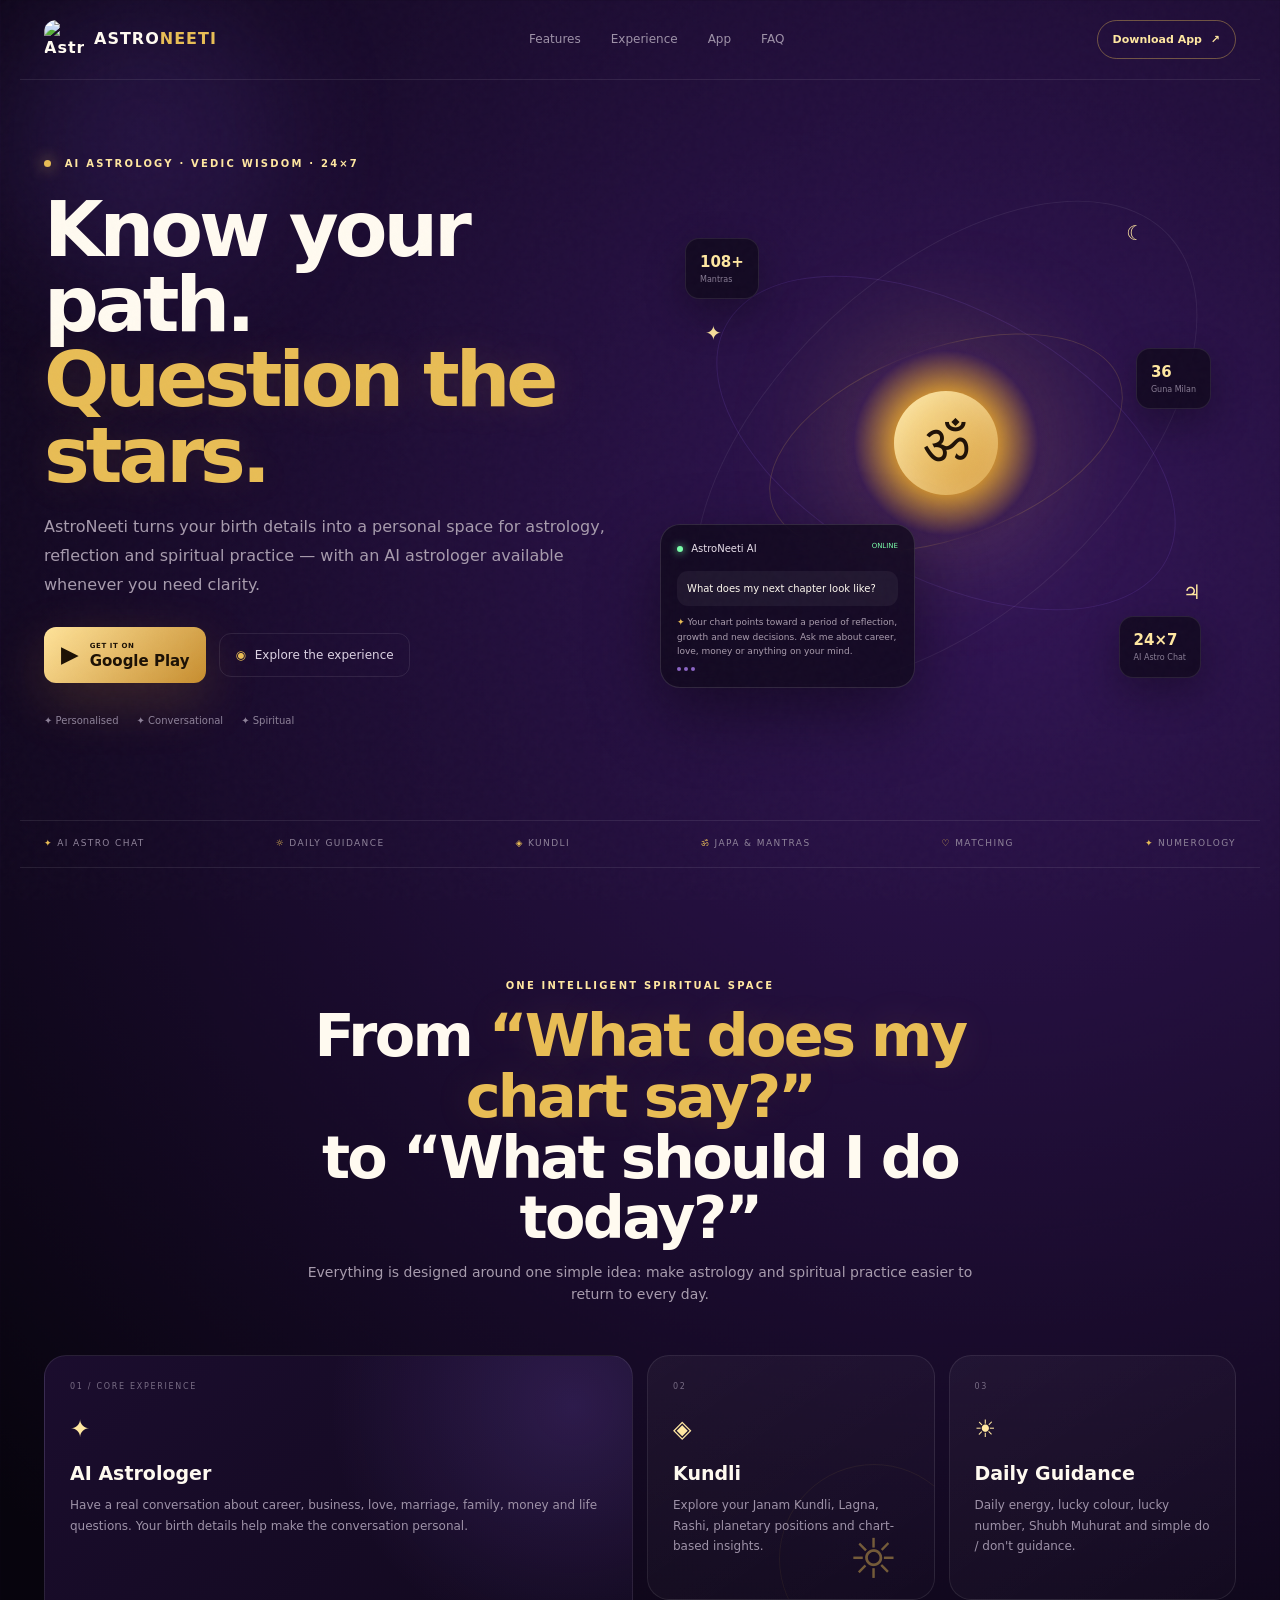
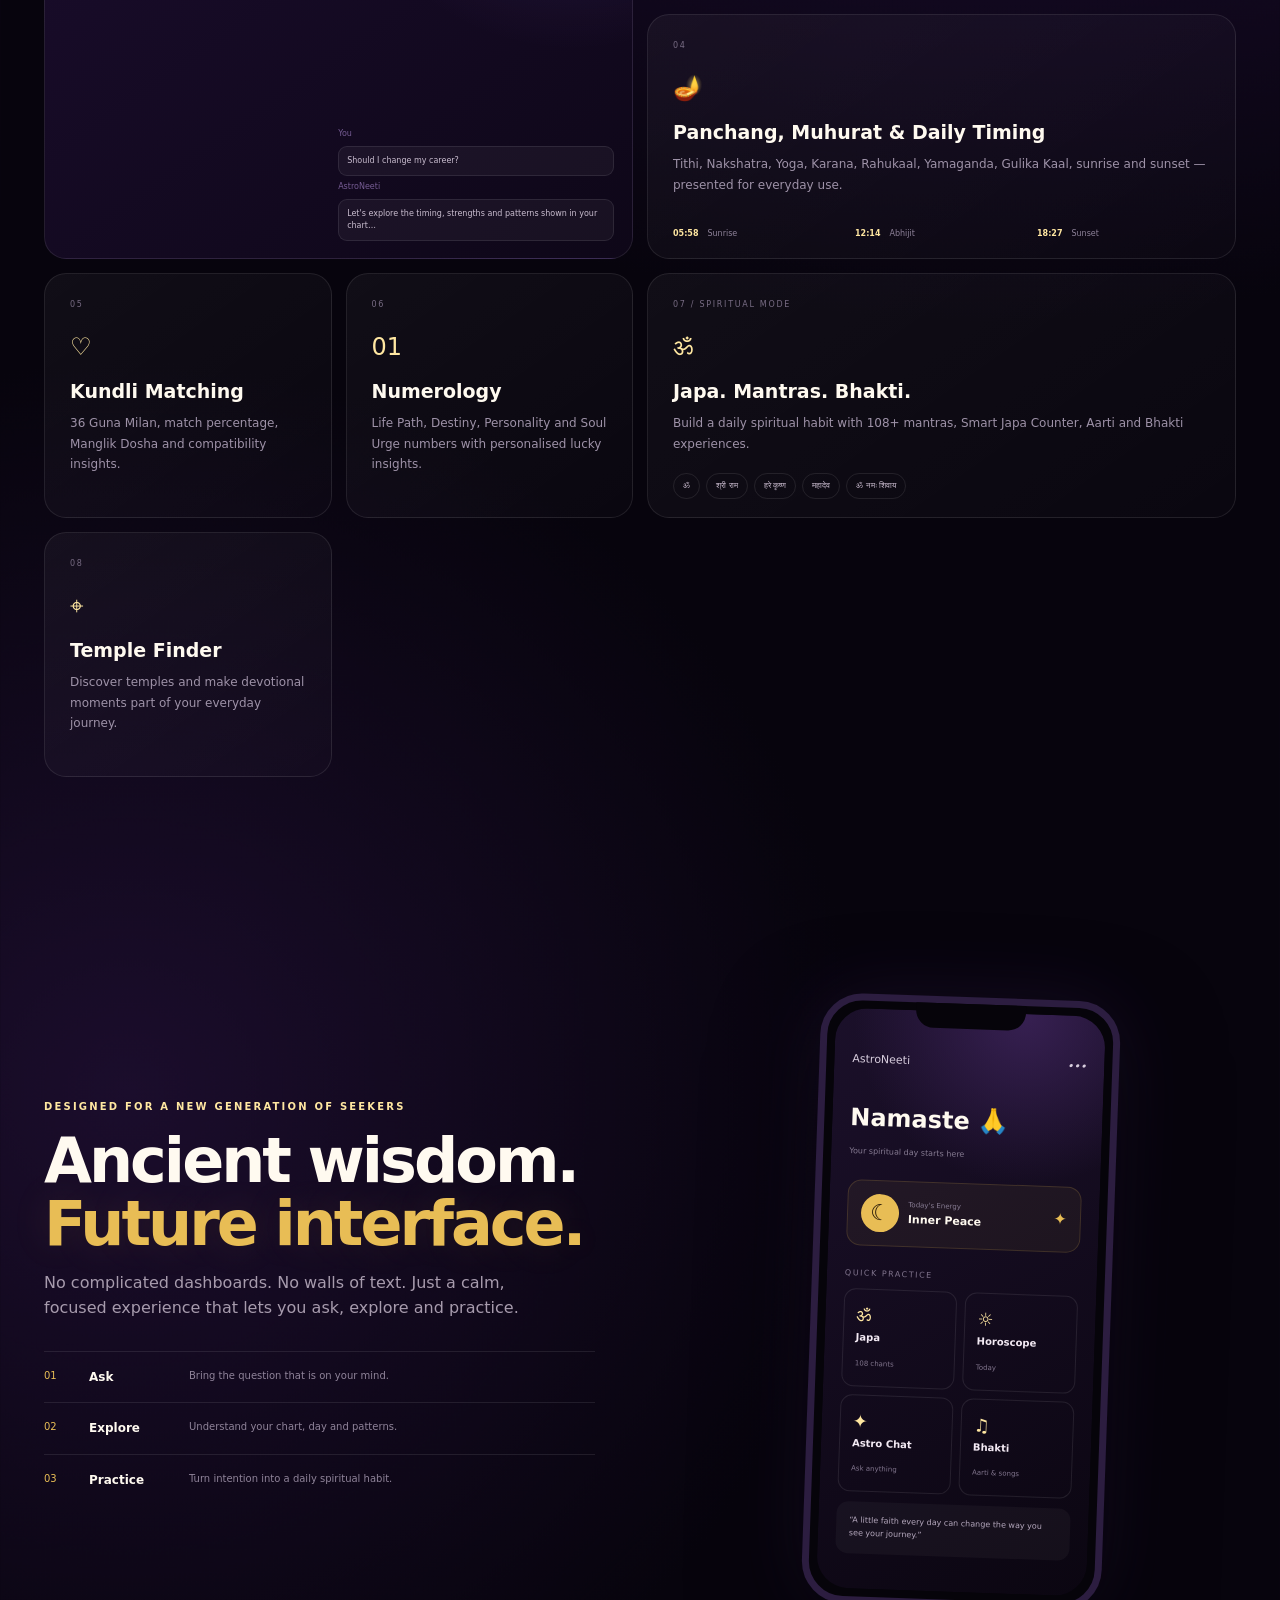
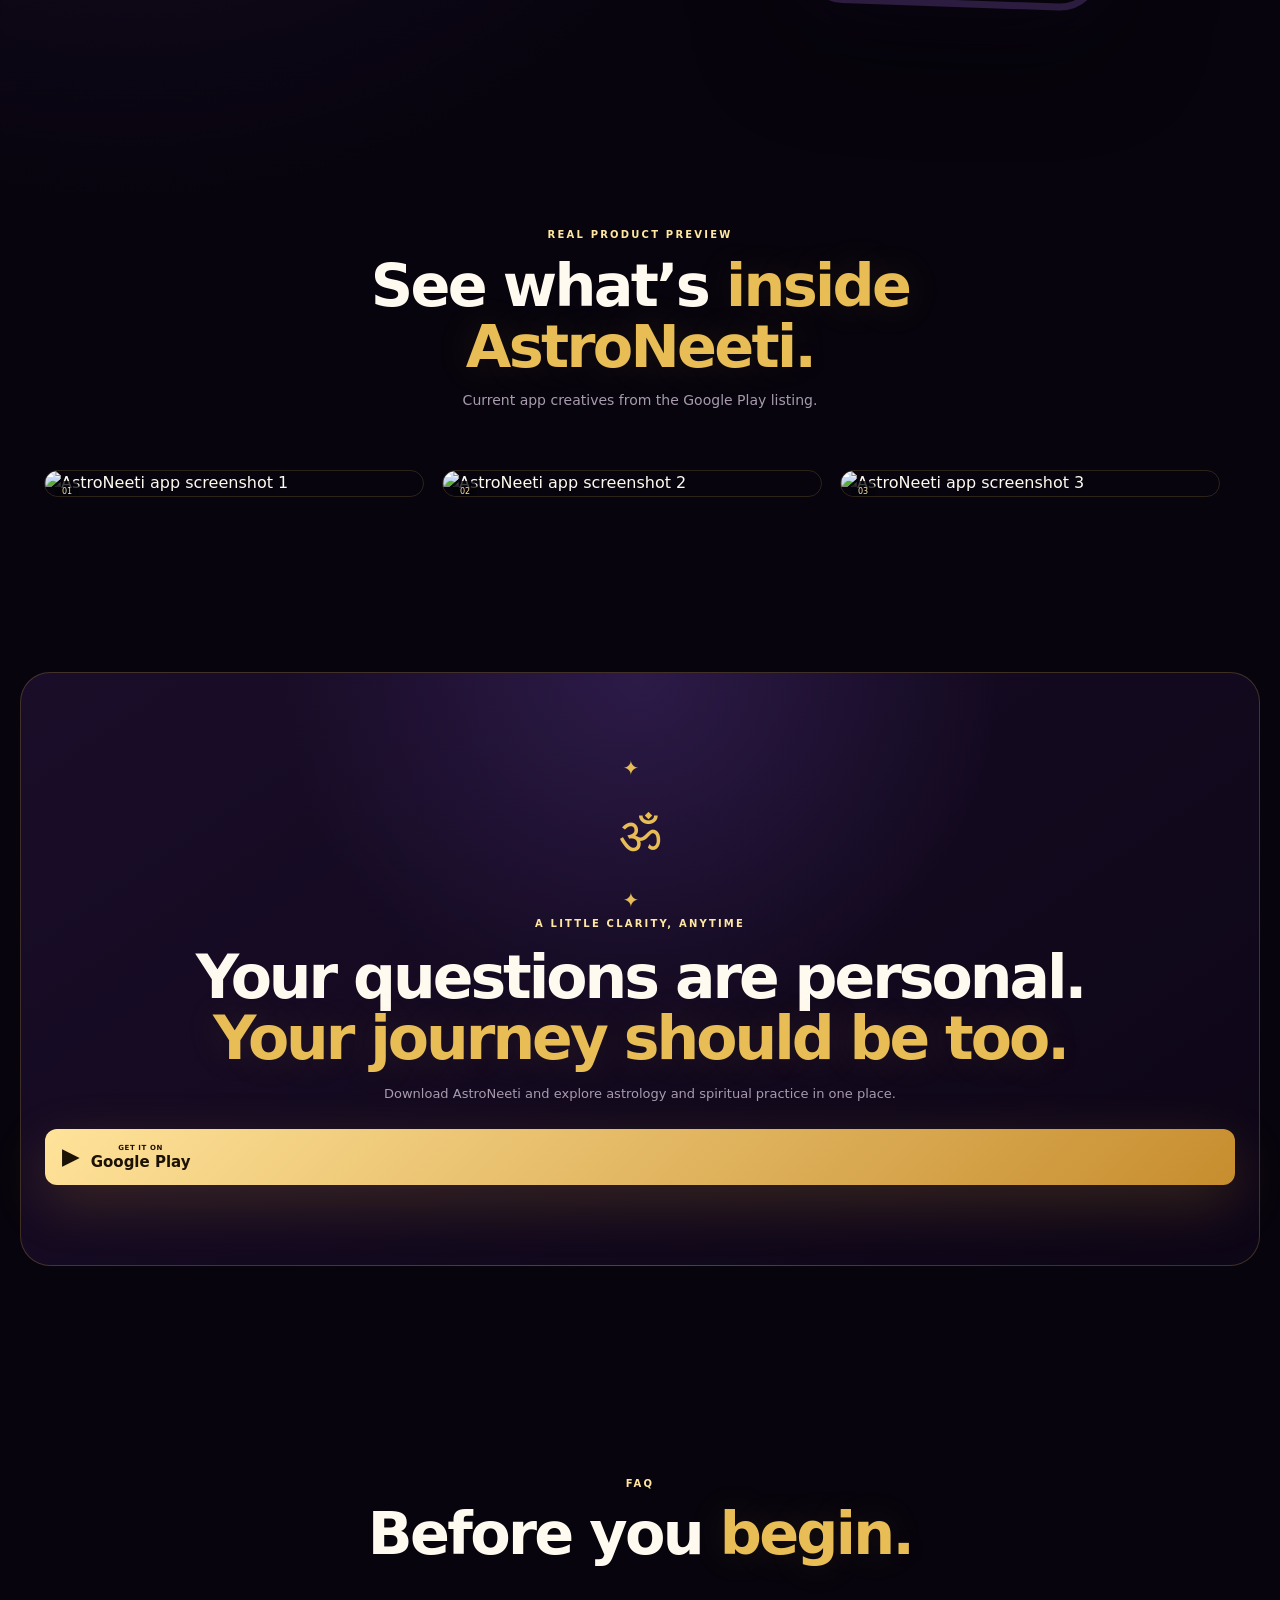
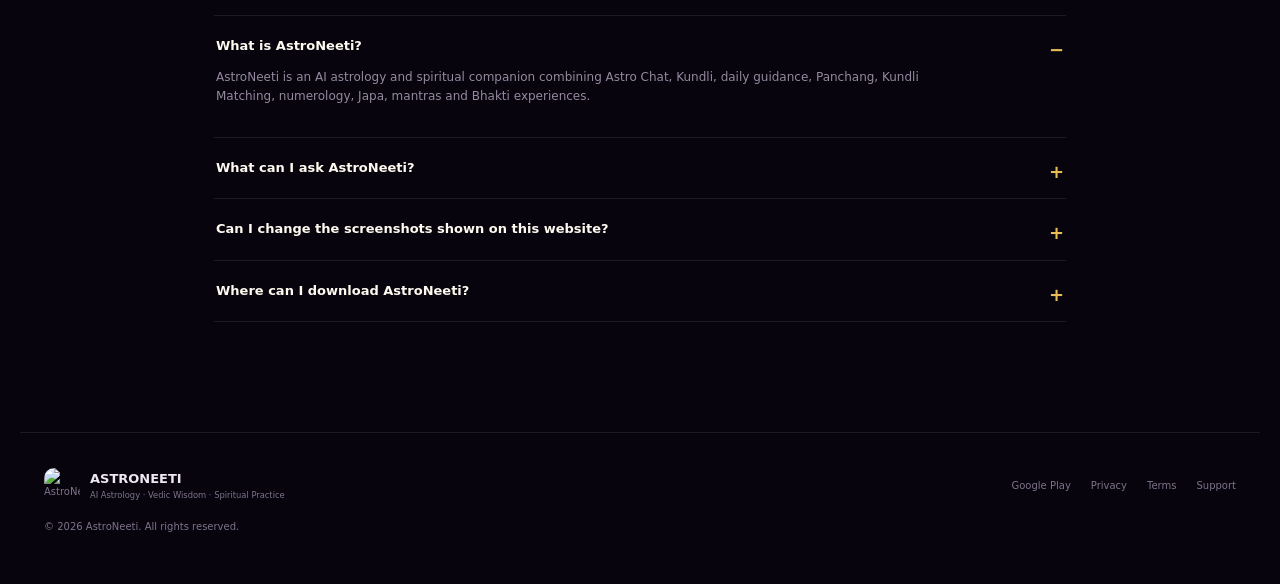
==== index.html @ 913af0ee "Initial AstroNeeti website" ====
<!doctype html><html lang="en"><head><meta charset="utf-8"><meta name="viewport" content="width=device-width,initial-scale=1"><title>AstroNeeti — AI Astrology. Ancient Wisdom. Personal Guidance.</title><meta name="description" content="AstroNeeti is your AI astrologer and spiritual companion for Kundli, Astro Chat, daily guidance, Panchang, Kundli Matching, numerology, Japa and mantras."><meta name="theme-color" content="#080510"><meta property="og:title" content="AstroNeeti — AI Astrology, Personal Guidance"><meta property="og:description" content="Ask your AI astrologer. Explore your Kundli. Build your spiritual practice."><link rel="stylesheet" href="styles.css"></head><body>
<div class="cursor-glow"></div><div class="noise"></div><div class="grid-bg"></div>
<header class="nav"><a class="brand" href="#top"><img data-logo alt="AstroNeeti"><span>ASTRO<span>NEETI</span></span></a><nav><a href="#features">Features</a><a href="#experience">Experience</a><a href="#screens">App</a><a href="#faq">FAQ</a></nav><a class="nav-cta play-link" href="#">Download App <i>↗</i></a></header>
<main id="top">
<section class="hero"><div class="hero-left"><div class="eyebrow"><b></b> AI ASTROLOGY · VEDIC WISDOM · 24×7</div><h1>Know your path.<br><span>Question the stars.</span></h1><p>AstroNeeti turns your birth details into a personal space for astrology, reflection and spiritual practice — with an AI astrologer available whenever you need clarity.</p><div class="hero-actions"><a class="store play-link" href="#"><strong>▶</strong><small><em>GET IT ON</em><b>Google Play</b></small></a><a class="watch" href="#experience"><span>◉</span> Explore the experience</a></div><div class="signals"><span>✦ Personalised</span><span>✦ Conversational</span><span>✦ Spiritual</span></div></div>
<div class="cosmos"><div class="sun"><div class="sun-core">ॐ</div></div><div class="ring ring1"></div><div class="ring ring2"></div><div class="ring ring3"></div><div class="planet p1">☾</div><div class="planet p2">✦</div><div class="planet p3">♃</div><div class="glass-card chat"><div class="card-top"><span><i></i> AstroNeeti AI</span><small>ONLINE</small></div><div class="question">What does my next chapter look like?</div><div class="answer"><b>✦</b> Your chart points toward a period of reflection, growth and new decisions. Ask me about career, love, money or anything on your mind.</div><div class="typing"><span></span><span></span><span></span></div></div><div class="mini-card c1"><b>108+</b><small>Mantras</small></div><div class="mini-card c2"><b>36</b><small>Guna Milan</small></div><div class="mini-card c3"><b>24×7</b><small>AI Astro Chat</small></div></div></section>
<section class="ticker"><div>✦ AI ASTRO CHAT</div><div>☼ DAILY GUIDANCE</div><div>◈ KUNDLI</div><div>ॐ JAPA & MANTRAS</div><div>♡ MATCHING</div><div>✦ NUMEROLOGY</div></section>
<section id="features" class="section"><div class="section-head"><div class="eyebrow">ONE INTELLIGENT SPIRITUAL SPACE</div><h2>From <span>“What does my chart say?”</span><br>to “What should I do today?”</h2><p>Everything is designed around one simple idea: make astrology and spiritual practice easier to return to every day.</p></div><div class="bento"><article class="feature feature-ai"><div class="feature-label">01 / CORE EXPERIENCE</div><div class="feature-icon">✦</div><h3>AI Astrologer</h3><p>Have a real conversation about career, business, love, marriage, family, money and life questions. Your birth details help make the conversation personal.</p><div class="fake-chat"><span>You</span><b>Should I change my career?</b><span>AstroNeeti</span><b>Let's explore the timing, strengths and patterns shown in your chart…</b></div></article><article class="feature"><div class="feature-label">02</div><div class="feature-icon">◈</div><h3>Kundli</h3><p>Explore your Janam Kundli, Lagna, Rashi, planetary positions and chart-based insights.</p><div class="orbital-small">☼</div></article><article class="feature"><div class="feature-label">03</div><div class="feature-icon">☀</div><h3>Daily Guidance</h3><p>Daily energy, lucky colour, lucky number, Shubh Muhurat and simple do / don't guidance.</p></article><article class="feature wide"><div class="feature-label">04</div><div class="feature-icon">🪔</div><h3>Panchang, Muhurat & Daily Timing</h3><p>Tithi, Nakshatra, Yoga, Karana, Rahukaal, Yamaganda, Gulika Kaal, sunrise and sunset — presented for everyday use.</p><div class="timeline"><i>05:58</i><b>Sunrise</b><i>12:14</i><b>Abhijit</b><i>18:27</i><b>Sunset</b></div></article><article class="feature"><div class="feature-label">05</div><div class="feature-icon">♡</div><h3>Kundli Matching</h3><p>36 Guna Milan, match percentage, Manglik Dosha and compatibility insights.</p></article><article class="feature"><div class="feature-label">06</div><div class="feature-icon">01</div><h3>Numerology</h3><p>Life Path, Destiny, Personality and Soul Urge numbers with personalised lucky insights.</p></article><article class="feature wide spiritual"><div class="feature-label">07 / SPIRITUAL MODE</div><div class="feature-icon">ॐ</div><h3>Japa. Mantras. Bhakti.</h3><p>Build a daily spiritual habit with 108+ mantras, Smart Japa Counter, Aarti and Bhakti experiences.</p><div class="mantra-row"><span>ॐ</span><span>श्री राम</span><span>हरे कृष्ण</span><span>महादेव</span><span>ॐ नमः शिवाय</span></div></article><article class="feature"><div class="feature-label">08</div><div class="feature-icon">⌖</div><h3>Temple Finder</h3><p>Discover temples and make devotional moments part of your everyday journey.</p></article></div></section>
<section id="experience" class="experience section"><div class="experience-copy"><div class="eyebrow">DESIGNED FOR A NEW GENERATION OF SEEKERS</div><h2>Ancient wisdom.<br><span>Future interface.</span></h2><p>No complicated dashboards. No walls of text. Just a calm, focused experience that lets you ask, explore and practice.</p><div class="progress-list"><div><span>01</span><b>Ask</b><p>Bring the question that is on your mind.</p></div><div><span>02</span><b>Explore</b><p>Understand your chart, day and patterns.</p></div><div><span>03</span><b>Practice</b><p>Turn intention into a daily spiritual habit.</p></div></div></div><div class="device"><div class="device-notch"></div><div class="device-screen"><div class="device-top"><span>AstroNeeti</span><i>•••</i></div><div class="device-greeting">Namaste 🙏</div><small>Your spiritual day starts here</small><div class="energy"><span>☾</span><div><small>Today's Energy</small><b>Inner Peace</b></div><i>✦</i></div><div class="device-label">QUICK PRACTICE</div><div class="device-grid"><div>ॐ<b>Japa</b><small>108 chants</small></div><div>☼<b>Horoscope</b><small>Today</small></div><div>✦<b>Astro Chat</b><small>Ask anything</small></div><div>♫<b>Bhakti</b><small>Aarti & songs</small></div></div><div class="device-quote">“A little faith every day can change the way you see your journey.”</div></div></div></section>
<section id="screens" class="screens section"><div class="section-head"><div class="eyebrow">REAL PRODUCT PREVIEW</div><h2>See what’s <span>inside AstroNeeti.</span></h2><p>Current app creatives from the Google Play listing.</p></div><div class="screen-track" id="screenTrack"></div></section>
<section class="manifest"><div class="mandala">✦<span>ॐ</span>✦</div><div class="eyebrow">A LITTLE CLARITY, ANYTIME</div><h2>Your questions are personal.<br><span>Your journey should be too.</span></h2><p>Download AstroNeeti and explore astrology and spiritual practice in one place.</p><a class="store play-link" href="#"><strong>▶</strong><small><em>GET IT ON</em><b>Google Play</b></small></a></section>
<section id="faq" class="faq section"><div class="section-head"><div class="eyebrow">FAQ</div><h2>Before you <span>begin.</span></h2></div><div class="faq-list"><details open><summary>What is AstroNeeti?</summary><p>AstroNeeti is an AI astrology and spiritual companion combining Astro Chat, Kundli, daily guidance, Panchang, Kundli Matching, numerology, Japa, mantras and Bhakti experiences.</p></details><details><summary>What can I ask AstroNeeti?</summary><p>You can ask about career, business, love, relationships, marriage, family, money and personal life questions. Astrology guidance is intended for reflection and should not replace professional medical, legal or financial advice.</p></details><details><summary>Can I change the screenshots shown on this website?</summary><p>Yes. All image URLs are centralized in <code>site-config.js</code>. Replace a URL there, or change it to a local path such as <code>assets/images/chat.jpg</code>.</p></details><details><summary>Where can I download AstroNeeti?</summary><p>The Download buttons take you directly to the current Google Play listing.</p></details></div></section>
</main><footer><div class="foot-brand"><img data-logo alt="AstroNeeti"><div><b>ASTRONEETI</b><small>AI Astrology · Vedic Wisdom · Spiritual Practice</small></div></div><div class="foot-links"><a class="play-link" href="#">Google Play</a><a href="privacy.html">Privacy</a><a href="terms.html">Terms</a><a href="mailto:victusprimepro@gmail.com">Support</a></div><p>© <span id="year"></span> AstroNeeti. All rights reserved.</p></footer><script src="site-config.js"></script><script src="script.js"></script></body></html>
---- styles.css ----
:root{--bg:#07040d;--panel:#0f0919;--panel2:#160d25;--gold:#e8bd55;--gold2:#ffe7a1;--violet:#9c68ff;--text:#fffaf0;--muted:#a79bad;--line:rgba(255,255,255,.09)}*{box-sizing:border-box}html{scroll-behavior:smooth}body{margin:0;background:radial-gradient(circle at 78% 10%,#321556 0,transparent 28%),radial-gradient(circle at 10% 50%,#1b0d2c 0,transparent 25%),var(--bg);color:var(--text);font-family:Inter,ui-sans-serif,system-ui,-apple-system,"Segoe UI",sans-serif;line-height:1.55;overflow-x:hidden}a{color:inherit;text-decoration:none}.noise{position:fixed;inset:0;opacity:.035;pointer-events:none;z-index:20;background-image:url("data:image/svg+xml,%3Csvg viewBox='0 0 180 180' xmlns='http://www.w3.org/2000/svg'%3E%3Cfilter id='n'%3E%3CfeTurbulence type='fractalNoise' baseFrequency='.8' numOctaves='4' stitchTiles='stitch'/%3E%3C/filter%3E%3Crect width='100%25' height='100%25' filter='url(%23n)' opacity='.55'/%3E%3C/svg%3E")}.grid-bg{position:fixed;inset:0;pointer-events:none;opacity:.08;background-image:linear-gradient(rgba(255,255,255,.08) 1px,transparent 1px),linear-gradient(90deg,rgba(255,255,255,.08) 1px,transparent 1px);background-size:80px 80px;mask-image:linear-gradient(to bottom,#fff,transparent 70%);z-index:-2}.cursor-glow{position:fixed;width:280px;height:280px;border-radius:50%;background:rgba(148,86,255,.13);filter:blur(60px);pointer-events:none;z-index:-1;transition:transform .18s ease}.nav{height:80px;max-width:1240px;margin:auto;padding:0 24px;display:flex;align-items:center;justify-content:space-between;border-bottom:1px solid var(--line);position:relative;z-index:5}.brand{display:flex;align-items:center;gap:10px;font-weight:900;letter-spacing:1px}.brand img{width:40px;height:40px;border-radius:12px}.brand span span{color:var(--gold)}.nav nav{display:flex;gap:30px;color:#9e92a8;font-size:12px}.nav nav a:hover{color:#fff}.nav-cta{padding:10px 15px;border:1px solid rgba(232,189,85,.4);border-radius:999px;color:var(--gold2);font-size:11px;font-weight:800}.nav-cta i{font-style:normal;margin-left:5px}.hero{max-width:1240px;min-height:740px;margin:auto;padding:75px 24px 90px;display:grid;grid-template-columns:1fr 1fr;gap:30px;align-items:center}.eyebrow{font-size:10px;letter-spacing:2.2px;font-weight:900;color:var(--gold2)}.eyebrow b{display:inline-block;width:7px;height:7px;background:var(--gold);border-radius:50%;box-shadow:0 0 15px var(--gold);margin-right:8px}.hero h1{font-size:clamp(50px,6vw,84px);line-height:.98;letter-spacing:-4px;margin:20px 0}.hero h1 span,.section-head h2 span,.experience h2 span,.manifest h2 span{color:var(--gold);text-shadow:0 0 40px rgba(232,189,85,.12)}.hero p{max-width:600px;color:var(--muted);font-size:16px;line-height:1.8}.hero-actions{display:flex;gap:13px;align-items:center;margin-top:28px;flex-wrap:wrap}.store{display:flex;align-items:center;gap:11px;background:linear-gradient(135deg,#ffe39a,#c78d2e);color:#1c1105;border-radius:12px;padding:10px 17px;box-shadow:0 18px 55px rgba(214,157,49,.2)}.store strong{font-size:23px}.store small{display:block}.store em{display:block;font-style:normal;font-size:7px;font-weight:800;letter-spacing:.6px}.store b{display:block;font-size:15px;line-height:1.2}.watch{padding:12px 15px;border:1px solid var(--line);border-radius:12px;font-size:12px;color:#ddd3e4}.watch span{color:var(--gold);margin-right:5px}.signals{display:flex;gap:18px;flex-wrap:wrap;margin-top:30px;color:#8e8299;font-size:10px}.cosmos{height:560px;position:relative;display:grid;place-items:center}.sun{width:210px;height:210px;border-radius:50%;display:grid;place-items:center;background:radial-gradient(circle,#ffe8a0 0,#c68b34 35%,#3c1e51 62%,transparent 70%);filter:drop-shadow(0 0 60px rgba(231,187,81,.22));z-index:1}.sun-core{width:104px;height:104px;border-radius:50%;display:grid;place-items:center;color:#201207;font-size:55px;background:linear-gradient(135deg,#ffe7a0,#d79b38);box-shadow:inset 0 0 30px rgba(255,255,255,.2)}.ring{position:absolute;border:1px solid rgba(232,189,85,.18);border-radius:50%;transform:rotate(-20deg)}.ring1{width:370px;height:190px}.ring2{width:500px;height:270px;border-color:rgba(156,104,255,.14);transform:rotate(28deg)}.ring3{width:610px;height:340px;border-color:rgba(255,255,255,.07);transform:rotate(-43deg)}.planet{position:absolute;z-index:2;color:var(--gold2);font-size:20px}.p1{top:55px;right:92px}.p2{left:50px;top:155px}.p3{right:35px;bottom:115px}.glass-card{position:absolute;z-index:4;left:5px;bottom:35px;width:255px;padding:16px;border:1px solid rgba(255,255,255,.12);border-radius:20px;background:rgba(15,8,25,.76);backdrop-filter:blur(16px);box-shadow:0 25px 70px rgba(0,0,0,.45)}.card-top{display:flex;justify-content:space-between;font-size:10px;color:#e9e0eb}.card-top i{display:inline-block;width:6px;height:6px;border-radius:50%;background:#7affaa;box-shadow:0 0 9px #7affaa;margin-right:5px}.card-top small{font-size:7px;color:#7affaa}.question{margin-top:14px;background:rgba(255,255,255,.05);padding:10px;border-radius:11px;font-size:10px}.answer{font-size:9px;color:#a99cad;margin-top:9px;line-height:1.6}.answer b{color:var(--gold)}.typing{display:flex;gap:3px;margin-top:8px}.typing span{width:4px;height:4px;background:#8b65c5;border-radius:50%;animation:pulse 1.1s infinite}.typing span:nth-child(2){animation-delay:.2s}.typing span:nth-child(3){animation-delay:.4s}@keyframes pulse{50%{opacity:.2;transform:translateY(-2px)}}.mini-card{position:absolute;z-index:4;padding:12px 14px;border:1px solid var(--line);border-radius:14px;background:rgba(17,9,28,.8);backdrop-filter:blur(12px);box-shadow:0 15px 40px rgba(0,0,0,.3)}.mini-card b{display:block;color:var(--gold2);font-size:15px}.mini-card small{display:block;color:#887d94;font-size:8px}.c1{top:75px;left:30px}.c2{right:25px;top:185px}.c3{right:35px;bottom:45px}.ticker{max-width:1240px;margin:auto;border-top:1px solid var(--line);border-bottom:1px solid var(--line);padding:16px 24px;display:flex;justify-content:space-between;gap:18px;overflow:hidden;color:#8f839a;font-size:9px;letter-spacing:1.4px}.ticker div:first-letter{color:var(--gold)}.section{max-width:1240px;margin:auto;padding:110px 24px}.section-head{text-align:center;max-width:800px;margin:0 auto 50px}.section-head h2{font-size:clamp(36px,4.6vw,60px);line-height:1.03;letter-spacing:-2.7px;margin:13px 0}.section-head p{color:var(--muted);font-size:14px;max-width:690px;margin:auto}.bento{display:grid;grid-template-columns:repeat(4,1fr);gap:14px}.feature{position:relative;min-height:245px;padding:25px;border:1px solid var(--line);border-radius:22px;background:linear-gradient(145deg,rgba(255,255,255,.045),rgba(255,255,255,.015));overflow:hidden;opacity:0;transform:translateY(25px);transition:.65s ease}.feature.visible{opacity:1;transform:none}.feature:hover{border-color:rgba(232,189,85,.3);transform:translateY(-4px)}.feature-ai{grid-column:span 2;grid-row:span 2;background:radial-gradient(circle at 90% 10%,rgba(156,104,255,.18),transparent 35%),linear-gradient(145deg,#1b0d2e,#0e0718)}.feature.wide{grid-column:span 2}.feature-label{font-size:8px;letter-spacing:1.7px;color:#786c84}.feature-icon{font-size:24px;color:var(--gold2);margin:17px 0 11px}.feature h3{font-size:19px;margin:0 0 7px}.feature p{color:#9e92a8;font-size:12px;line-height:1.7;margin:0}.fake-chat{position:absolute;right:18px;bottom:17px;width:47%;display:grid;gap:5px;font-size:8px}.fake-chat span{color:#765c94}.fake-chat b{padding:8px;background:rgba(255,255,255,.045);border:1px solid var(--line);border-radius:9px;font-weight:500;color:#c9bdcf}.orbital-small{position:absolute;right:-35px;bottom:-55px;width:190px;height:190px;border:1px solid rgba(232,189,85,.15);border-radius:50%;display:grid;place-items:center;font-size:55px;color:var(--gold);opacity:.45}.timeline{position:absolute;bottom:18px;left:25px;right:25px;display:grid;grid-template-columns:auto 1fr auto 1fr auto 1fr;align-items:center;gap:9px;font-size:8px;color:#8d8198}.timeline i{font-style:normal;color:var(--gold2);font-weight:800}.timeline b{font-weight:500}.mantra-row{position:absolute;bottom:18px;left:25px;right:25px;display:flex;gap:6px;overflow:hidden}.mantra-row span{white-space:nowrap;border:1px solid var(--line);border-radius:999px;padding:6px 9px;font-size:8px;color:#cbbdd0}.experience{display:grid;grid-template-columns:1fr 1fr;gap:90px;align-items:center}.experience-copy h2{font-size:clamp(40px,5vw,62px);line-height:1.02;letter-spacing:-3px;margin:14px 0}.experience-copy>p{color:var(--muted);max-width:500px}.progress-list{margin-top:30px}.progress-list>div{display:grid;grid-template-columns:35px 90px 1fr;gap:10px;align-items:start;border-top:1px solid var(--line);padding:16px 0;opacity:0;transform:translateX(-15px);transition:.5s}.progress-list>div.visible{opacity:1;transform:none}.progress-list span{color:var(--gold);font-size:10px}.progress-list b{font-size:12px}.progress-list p{margin:0;color:#8f8399;font-size:10px}.device{justify-self:center;width:300px;height:610px;border:7px solid #2c1d40;border-radius:42px;background:#06040a;box-shadow:0 35px 100px rgba(0,0,0,.55),0 0 80px rgba(139,80,211,.12);padding:8px;position:relative;transform:rotate(2deg)}.device-notch{position:absolute;top:0;left:50%;transform:translateX(-50%);width:110px;height:25px;background:#06040a;border-radius:0 0 18px 18px;z-index:3}.device-screen{height:100%;border-radius:32px;overflow:hidden;padding:42px 18px 18px;background:radial-gradient(circle at 70% 0,#372052,transparent 28%),linear-gradient(150deg,#1b102a,#0b0611)}.device-top{display:flex;justify-content:space-between;font-size:11px;color:#d8cede}.device-greeting{font-size:24px;font-weight:900;margin-top:32px}.device-screen>small{color:#857a91;font-size:8px}.energy{display:flex;align-items:center;gap:9px;margin-top:18px;padding:13px;border:1px solid rgba(232,189,85,.16);background:rgba(232,189,85,.055);border-radius:14px}.energy>span{width:38px;height:38px;border-radius:50%;display:grid;place-items:center;background:var(--gold);color:#241606;font-size:22px}.energy small{display:block;color:#887d94;font-size:7px}.energy b{display:block;font-size:11px}.energy i{margin-left:auto;color:var(--gold);font-style:normal}.device-label{font-size:8px;letter-spacing:1.5px;color:#80748d;margin:22px 0 9px}.device-grid{display:grid;grid-template-columns:1fr 1fr;gap:8px}.device-grid div{padding:12px;border:1px solid var(--line);border-radius:12px;font-size:18px;color:var(--gold2)}.device-grid b{display:block;color:#f3eaf4;font-size:10px}.device-grid small{color:#81758d;font-size:7px}.device-quote{margin-top:10px;padding:13px;border-radius:12px;background:rgba(255,255,255,.035);font-size:8px;color:#b5a8bd;line-height:1.6}.screen-track{display:flex;gap:18px;overflow:auto;padding:8px 0 25px;scrollbar-color:#604181 transparent}.screen-track>a{flex:0 0 380px;border-radius:20px;overflow:hidden;border:1px solid rgba(232,189,85,.17);position:relative;opacity:0;transform:translateY(20px);transition:.6s}.screen-track>a.visible{opacity:1;transform:none}.screen-track img{display:block;width:100%;height:auto}.screen-track>a>span{position:absolute;top:10px;left:10px;z-index:2;background:rgba(5,3,8,.75);padding:5px 7px;border-radius:7px;font-size:8px;color:var(--gold2)}.manifest{text-align:center;max-width:1240px;margin:40px auto 100px;padding:80px 24px;border:1px solid rgba(232,189,85,.22);border-radius:30px;background:radial-gradient(circle at 50% 0,rgba(156,104,255,.17),transparent 42%),linear-gradient(145deg,#1a0d29,#0d0616);opacity:0;transform:translateY(20px);transition:.7s}.manifest.visible{opacity:1;transform:none}.manifest .mandala{color:var(--gold);font-size:20px;letter-spacing:18px}.manifest .mandala span{font-size:50px;display:block;letter-spacing:0;margin:12px}.manifest h2{font-size:clamp(36px,5vw,60px);line-height:1.02;letter-spacing:-3px;margin:15px 0}.manifest p{color:var(--muted);font-size:13px;margin:0 auto 25px}.faq{max-width:900px}.faq-list{border-top:1px solid var(--line)}details{border-bottom:1px solid var(--line);padding:20px 2px}summary{list-style:none;cursor:pointer;font-weight:800;font-size:13px}summary::-webkit-details-marker{display:none}summary:after{content:'+';float:right;color:var(--gold);font-size:18px}details[open] summary:after{content:'−'}details p{color:#95899f;font-size:12px;max-width:760px}code{color:var(--gold2)}footer{max-width:1240px;margin:auto;padding:35px 24px 50px;border-top:1px solid var(--line);display:grid;grid-template-columns:1fr auto;gap:15px;color:#7f738b;font-size:10px}.foot-brand{display:flex;gap:10px;align-items:center}.foot-brand img{width:36px;height:36px;border-radius:10px}.foot-brand b{display:block;color:#eee6f0;font-size:13px}.foot-brand small{display:block}.foot-links{display:flex;gap:20px;align-items:center}.foot-links a:hover{color:#fff}footer>p{grid-column:1/-1;margin:0}.mobile-download{display:none}
@media(max-width:900px){.nav nav{display:none}.hero{grid-template-columns:1fr;padding-top:55px}.hero-left{text-align:center}.hero p{margin:auto}.hero-actions,.signals{justify-content:center}.cosmos{margin-top:10px}.bento{grid-template-columns:1fr 1fr}.feature-ai{grid-column:span 2}.feature.wide{grid-column:span 2}.experience{grid-template-columns:1fr;gap:55px}.experience-copy{text-align:center}.experience-copy>p{margin:auto}.progress-list{text-align:left}.device{transform:none}.manifest{margin-left:18px;margin-right:18px}.mobile-download{display:block;position:fixed;bottom:14px;left:14px;right:14px;z-index:30;text-align:center;background:linear-gradient(135deg,#ffe39a,#c78d2e);color:#1a1005;border-radius:12px;padding:12px;font-weight:900;font-size:12px;box-shadow:0 15px 45px rgba(0,0,0,.45)}}@media(max-width:600px){.nav{padding:0 15px}.nav-cta{padding:8px 10px}.hero{padding:45px 18px 70px}.hero h1{font-size:48px;letter-spacing:-2.5px}.cosmos{height:450px}.sun{width:160px;height:160px}.sun-core{width:80px;height:80px;font-size:40px}.ring1{width:300px;height:150px}.ring2{width:390px;height:210px}.ring3{width:480px;height:270px}.glass-card{width:230px;left:0;bottom:20px}.mini-card{display:none}.ticker{gap:25px;justify-content:flex-start;white-space:nowrap}.section{padding:78px 18px}.bento{grid-template-columns:1fr}.feature-ai,.feature.wide{grid-column:auto}.fake-chat{position:relative;right:auto;bottom:auto;width:100%;margin-top:18px}.timeline{position:relative;left:auto;right:auto;bottom:auto;margin-top:18px}.mantra-row{position:relative;left:auto;right:auto;bottom:auto;margin-top:18px}.screen-track>a{flex-basis:310px}.manifest{padding:60px 20px;margin-bottom:80px}.manifest h2{letter-spacing:-2px}.foot-links{flex-wrap:wrap}footer{grid-template-columns:1fr}.hero-actions .watch{width:100%}}
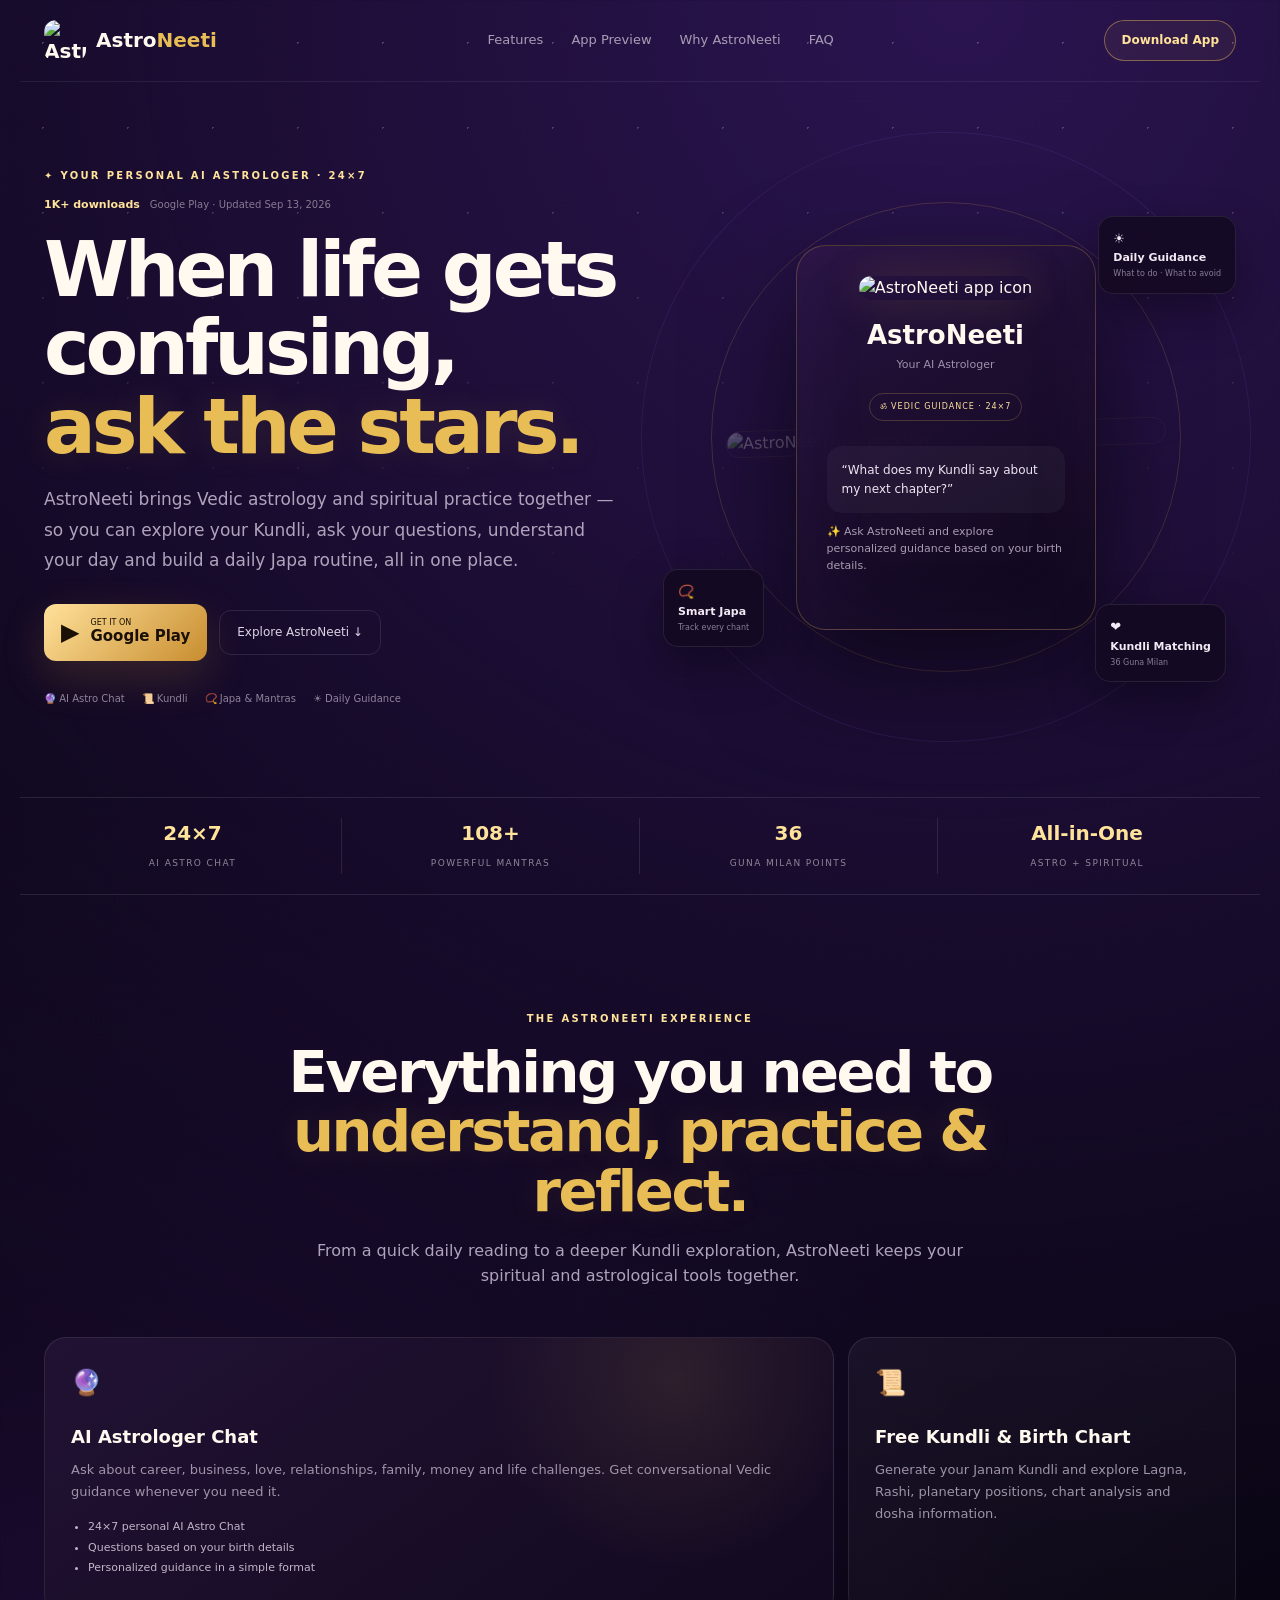
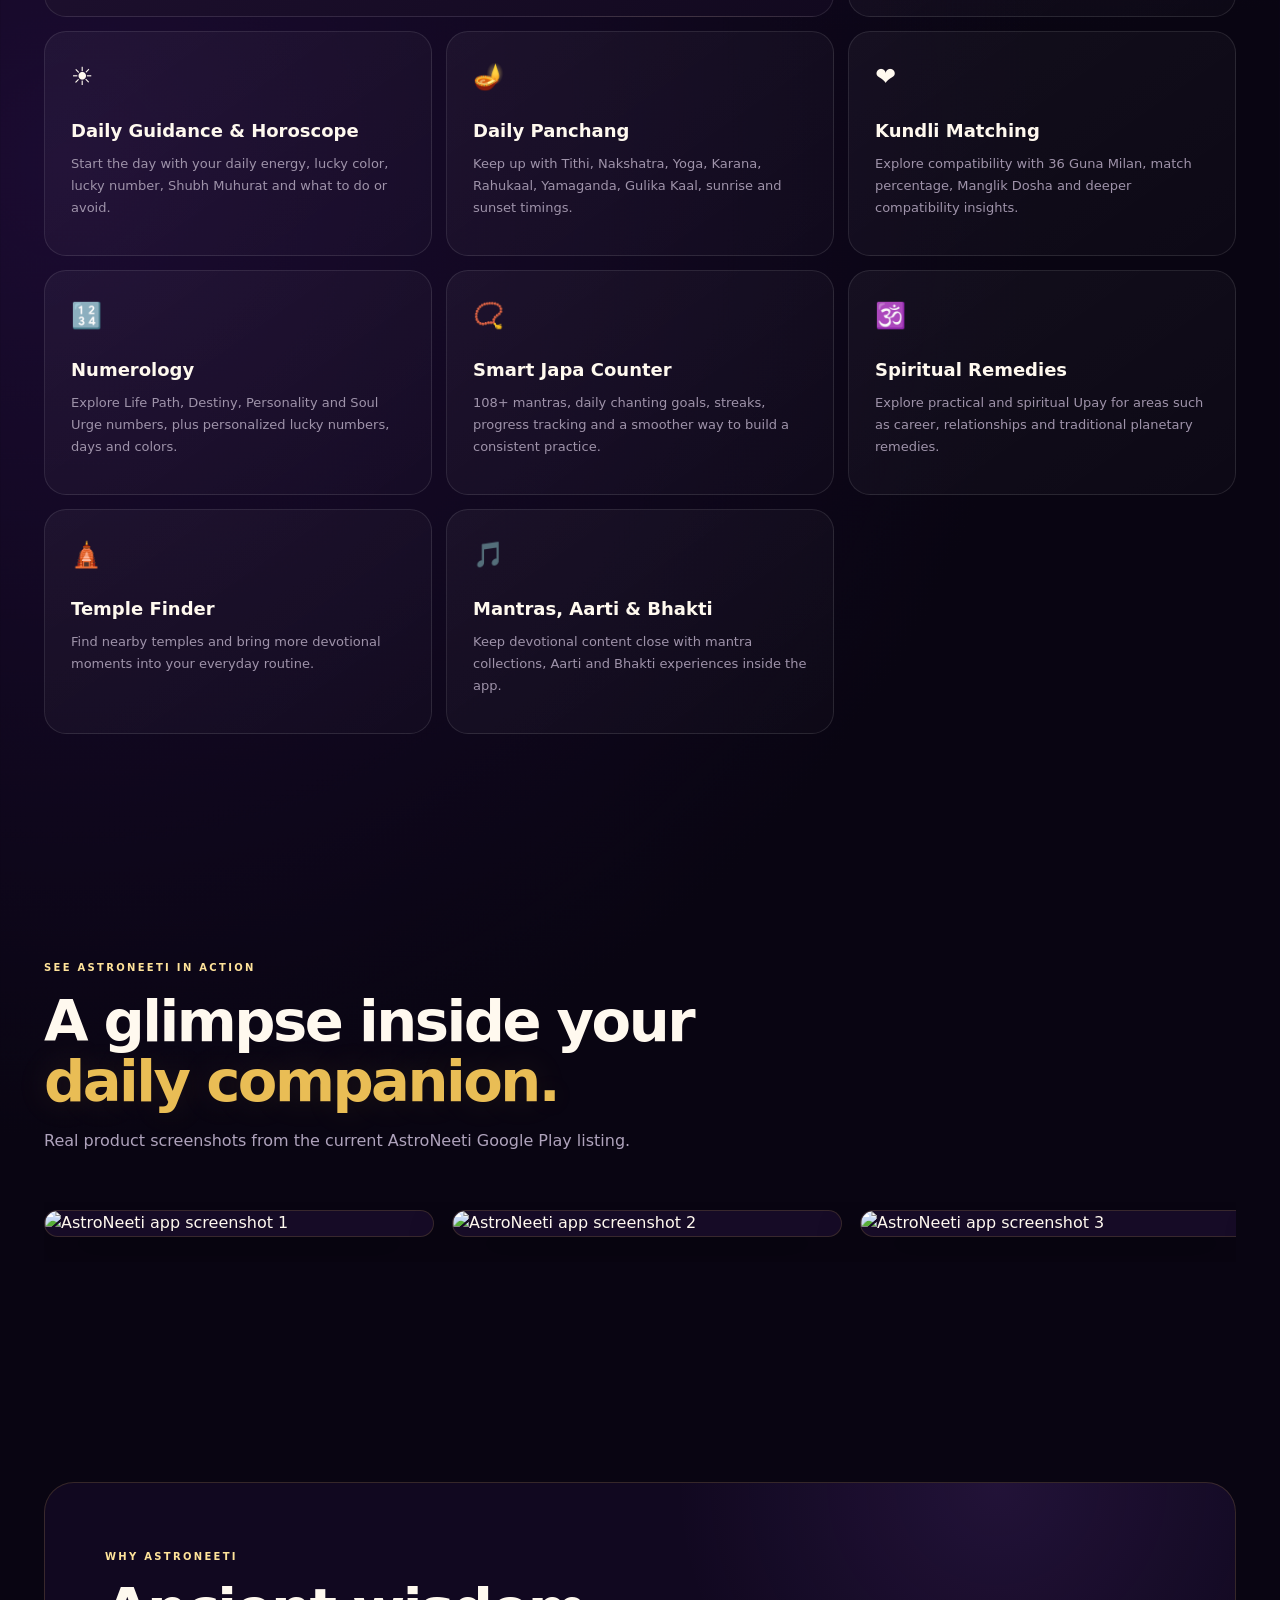
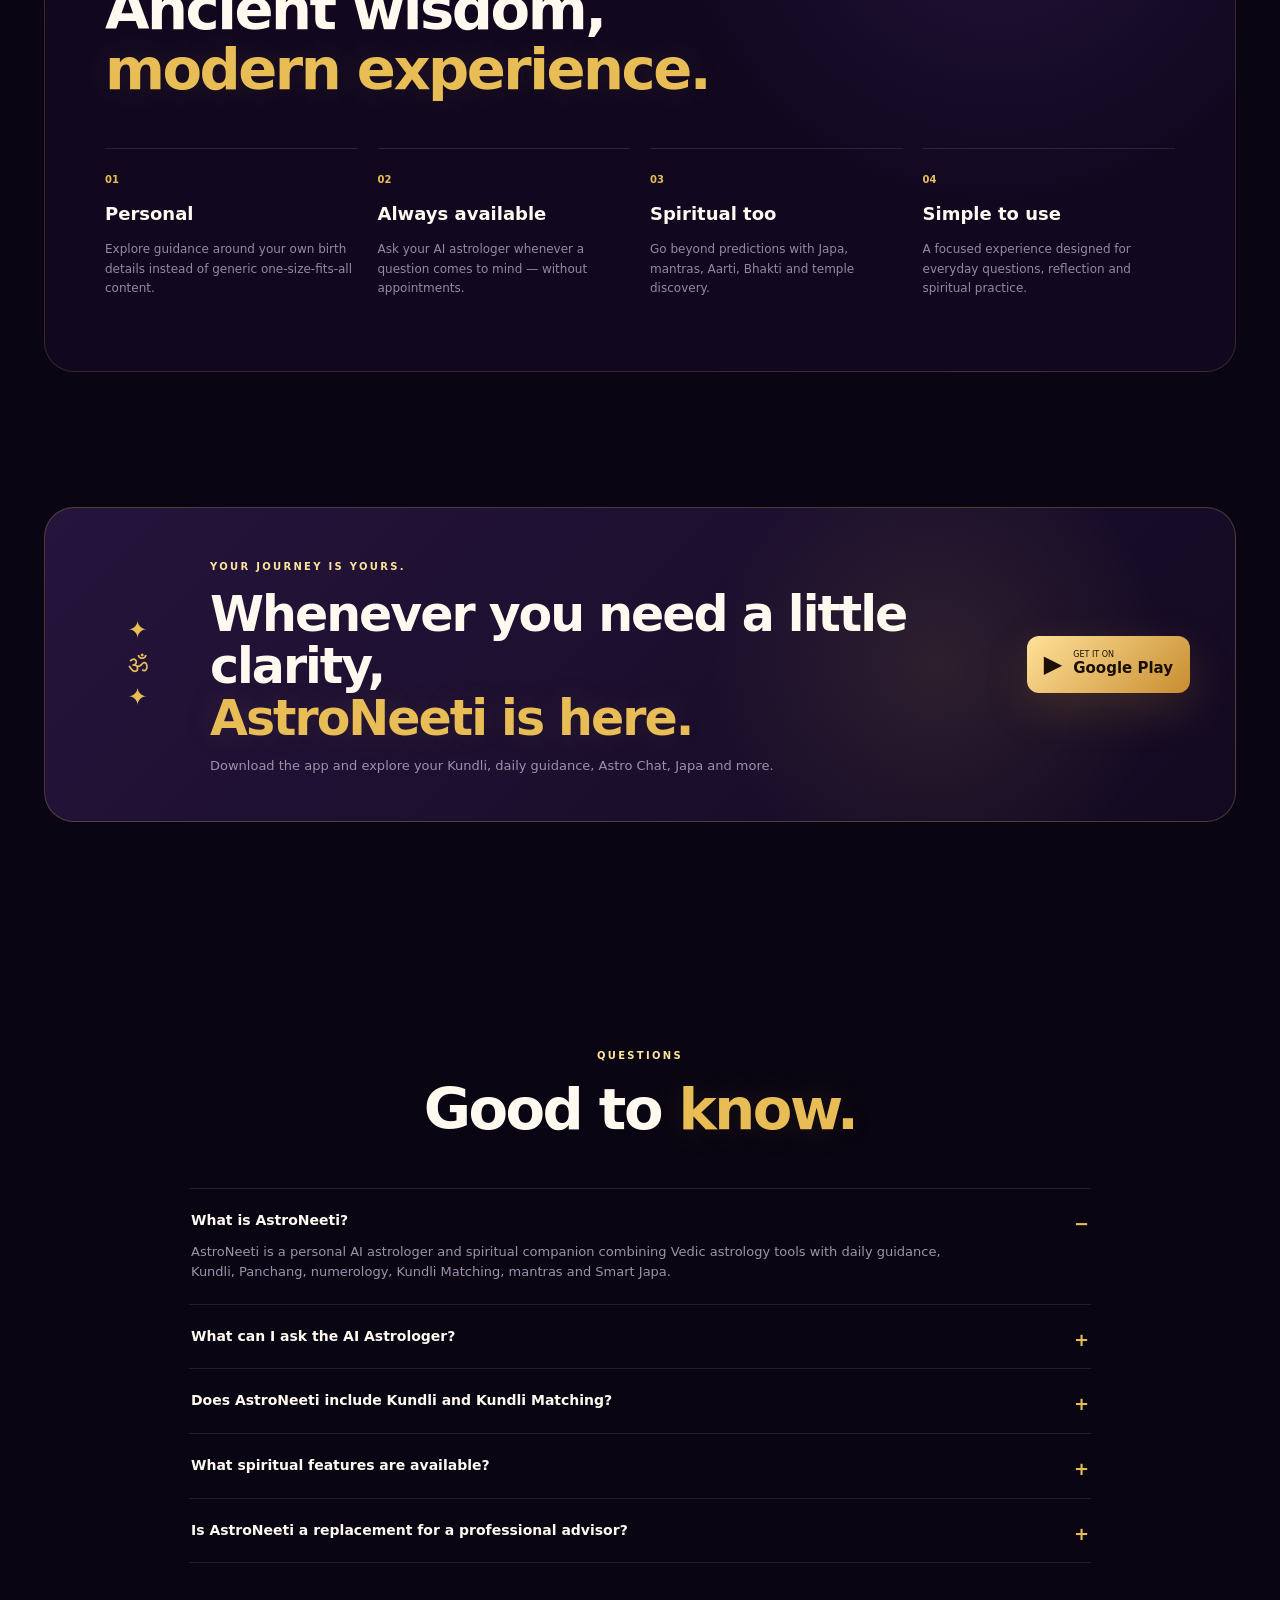
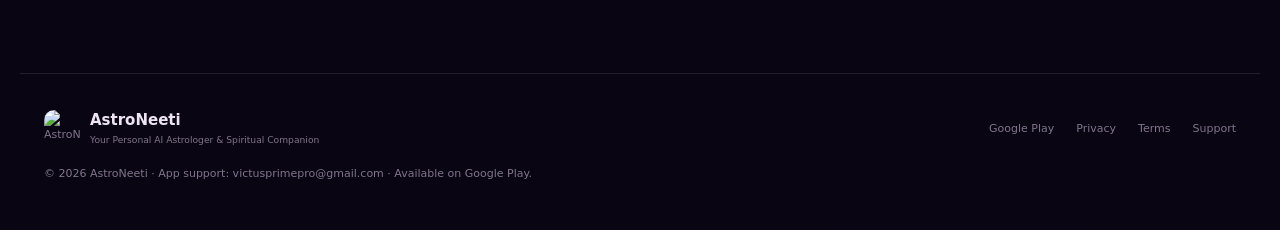
==== commit e04ea57e: "Update website" ====
--- a/index.html
+++ b/index.html
@@ -1,13 +1,118 @@
-<!doctype html><html lang="en"><head><meta charset="utf-8"><meta name="viewport" content="width=device-width,initial-scale=1"><title>AstroNeeti — AI Astrology. Ancient Wisdom. Personal Guidance.</title><meta name="description" content="AstroNeeti is your AI astrologer and spiritual companion for Kundli, Astro Chat, daily guidance, Panchang, Kundli Matching, numerology, Japa and mantras."><meta name="theme-color" content="#080510"><meta property="og:title" content="AstroNeeti — AI Astrology, Personal Guidance"><meta property="og:description" content="Ask your AI astrologer. Explore your Kundli. Build your spiritual practice."><link rel="stylesheet" href="styles.css"></head><body>
-<div class="cursor-glow"></div><div class="noise"></div><div class="grid-bg"></div>
-<header class="nav"><a class="brand" href="#top"><img data-logo alt="AstroNeeti"><span>ASTRO<span>NEETI</span></span></a><nav><a href="#features">Features</a><a href="#experience">Experience</a><a href="#screens">App</a><a href="#faq">FAQ</a></nav><a class="nav-cta play-link" href="#">Download App <i>↗</i></a></header>
-<main id="top">
-<section class="hero"><div class="hero-left"><div class="eyebrow"><b></b> AI ASTROLOGY · VEDIC WISDOM · 24×7</div><h1>Know your path.<br><span>Question the stars.</span></h1><p>AstroNeeti turns your birth details into a personal space for astrology, reflection and spiritual practice — with an AI astrologer available whenever you need clarity.</p><div class="hero-actions"><a class="store play-link" href="#"><strong>▶</strong><small><em>GET IT ON</em><b>Google Play</b></small></a><a class="watch" href="#experience"><span>◉</span> Explore the experience</a></div><div class="signals"><span>✦ Personalised</span><span>✦ Conversational</span><span>✦ Spiritual</span></div></div>
-<div class="cosmos"><div class="sun"><div class="sun-core">ॐ</div></div><div class="ring ring1"></div><div class="ring ring2"></div><div class="ring ring3"></div><div class="planet p1">☾</div><div class="planet p2">✦</div><div class="planet p3">♃</div><div class="glass-card chat"><div class="card-top"><span><i></i> AstroNeeti AI</span><small>ONLINE</small></div><div class="question">What does my next chapter look like?</div><div class="answer"><b>✦</b> Your chart points toward a period of reflection, growth and new decisions. Ask me about career, love, money or anything on your mind.</div><div class="typing"><span></span><span></span><span></span></div></div><div class="mini-card c1"><b>108+</b><small>Mantras</small></div><div class="mini-card c2"><b>36</b><small>Guna Milan</small></div><div class="mini-card c3"><b>24×7</b><small>AI Astro Chat</small></div></div></section>
-<section class="ticker"><div>✦ AI ASTRO CHAT</div><div>☼ DAILY GUIDANCE</div><div>◈ KUNDLI</div><div>ॐ JAPA & MANTRAS</div><div>♡ MATCHING</div><div>✦ NUMEROLOGY</div></section>
-<section id="features" class="section"><div class="section-head"><div class="eyebrow">ONE INTELLIGENT SPIRITUAL SPACE</div><h2>From <span>“What does my chart say?”</span><br>to “What should I do today?”</h2><p>Everything is designed around one simple idea: make astrology and spiritual practice easier to return to every day.</p></div><div class="bento"><article class="feature feature-ai"><div class="feature-label">01 / CORE EXPERIENCE</div><div class="feature-icon">✦</div><h3>AI Astrologer</h3><p>Have a real conversation about career, business, love, marriage, family, money and life questions. Your birth details help make the conversation personal.</p><div class="fake-chat"><span>You</span><b>Should I change my career?</b><span>AstroNeeti</span><b>Let's explore the timing, strengths and patterns shown in your chart…</b></div></article><article class="feature"><div class="feature-label">02</div><div class="feature-icon">◈</div><h3>Kundli</h3><p>Explore your Janam Kundli, Lagna, Rashi, planetary positions and chart-based insights.</p><div class="orbital-small">☼</div></article><article class="feature"><div class="feature-label">03</div><div class="feature-icon">☀</div><h3>Daily Guidance</h3><p>Daily energy, lucky colour, lucky number, Shubh Muhurat and simple do / don't guidance.</p></article><article class="feature wide"><div class="feature-label">04</div><div class="feature-icon">🪔</div><h3>Panchang, Muhurat & Daily Timing</h3><p>Tithi, Nakshatra, Yoga, Karana, Rahukaal, Yamaganda, Gulika Kaal, sunrise and sunset — presented for everyday use.</p><div class="timeline"><i>05:58</i><b>Sunrise</b><i>12:14</i><b>Abhijit</b><i>18:27</i><b>Sunset</b></div></article><article class="feature"><div class="feature-label">05</div><div class="feature-icon">♡</div><h3>Kundli Matching</h3><p>36 Guna Milan, match percentage, Manglik Dosha and compatibility insights.</p></article><article class="feature"><div class="feature-label">06</div><div class="feature-icon">01</div><h3>Numerology</h3><p>Life Path, Destiny, Personality and Soul Urge numbers with personalised lucky insights.</p></article><article class="feature wide spiritual"><div class="feature-label">07 / SPIRITUAL MODE</div><div class="feature-icon">ॐ</div><h3>Japa. Mantras. Bhakti.</h3><p>Build a daily spiritual habit with 108+ mantras, Smart Japa Counter, Aarti and Bhakti experiences.</p><div class="mantra-row"><span>ॐ</span><span>श्री राम</span><span>हरे कृष्ण</span><span>महादेव</span><span>ॐ नमः शिवाय</span></div></article><article class="feature"><div class="feature-label">08</div><div class="feature-icon">⌖</div><h3>Temple Finder</h3><p>Discover temples and make devotional moments part of your everyday journey.</p></article></div></section>
-<section id="experience" class="experience section"><div class="experience-copy"><div class="eyebrow">DESIGNED FOR A NEW GENERATION OF SEEKERS</div><h2>Ancient wisdom.<br><span>Future interface.</span></h2><p>No complicated dashboards. No walls of text. Just a calm, focused experience that lets you ask, explore and practice.</p><div class="progress-list"><div><span>01</span><b>Ask</b><p>Bring the question that is on your mind.</p></div><div><span>02</span><b>Explore</b><p>Understand your chart, day and patterns.</p></div><div><span>03</span><b>Practice</b><p>Turn intention into a daily spiritual habit.</p></div></div></div><div class="device"><div class="device-notch"></div><div class="device-screen"><div class="device-top"><span>AstroNeeti</span><i>•••</i></div><div class="device-greeting">Namaste 🙏</div><small>Your spiritual day starts here</small><div class="energy"><span>☾</span><div><small>Today's Energy</small><b>Inner Peace</b></div><i>✦</i></div><div class="device-label">QUICK PRACTICE</div><div class="device-grid"><div>ॐ<b>Japa</b><small>108 chants</small></div><div>☼<b>Horoscope</b><small>Today</small></div><div>✦<b>Astro Chat</b><small>Ask anything</small></div><div>♫<b>Bhakti</b><small>Aarti & songs</small></div></div><div class="device-quote">“A little faith every day can change the way you see your journey.”</div></div></div></section>
-<section id="screens" class="screens section"><div class="section-head"><div class="eyebrow">REAL PRODUCT PREVIEW</div><h2>See what’s <span>inside AstroNeeti.</span></h2><p>Current app creatives from the Google Play listing.</p></div><div class="screen-track" id="screenTrack"></div></section>
-<section class="manifest"><div class="mandala">✦<span>ॐ</span>✦</div><div class="eyebrow">A LITTLE CLARITY, ANYTIME</div><h2>Your questions are personal.<br><span>Your journey should be too.</span></h2><p>Download AstroNeeti and explore astrology and spiritual practice in one place.</p><a class="store play-link" href="#"><strong>▶</strong><small><em>GET IT ON</em><b>Google Play</b></small></a></section>
-<section id="faq" class="faq section"><div class="section-head"><div class="eyebrow">FAQ</div><h2>Before you <span>begin.</span></h2></div><div class="faq-list"><details open><summary>What is AstroNeeti?</summary><p>AstroNeeti is an AI astrology and spiritual companion combining Astro Chat, Kundli, daily guidance, Panchang, Kundli Matching, numerology, Japa, mantras and Bhakti experiences.</p></details><details><summary>What can I ask AstroNeeti?</summary><p>You can ask about career, business, love, relationships, marriage, family, money and personal life questions. Astrology guidance is intended for reflection and should not replace professional medical, legal or financial advice.</p></details><details><summary>Can I change the screenshots shown on this website?</summary><p>Yes. All image URLs are centralized in <code>site-config.js</code>. Replace a URL there, or change it to a local path such as <code>assets/images/chat.jpg</code>.</p></details><details><summary>Where can I download AstroNeeti?</summary><p>The Download buttons take you directly to the current Google Play listing.</p></details></div></section>
-</main><footer><div class="foot-brand"><img data-logo alt="AstroNeeti"><div><b>ASTRONEETI</b><small>AI Astrology · Vedic Wisdom · Spiritual Practice</small></div></div><div class="foot-links"><a class="play-link" href="#">Google Play</a><a href="privacy.html">Privacy</a><a href="terms.html">Terms</a><a href="mailto:victusprimepro@gmail.com">Support</a></div><p>© <span id="year"></span> AstroNeeti. All rights reserved.</p></footer><script src="site-config.js"></script><script src="script.js"></script></body></html>
+<!doctype html>
+<html lang="en">
+<head>
+<meta charset="utf-8">
+<meta name="viewport" content="width=device-width,initial-scale=1">
+<title>AstroNeeti — Your Personal AI Astrologer & Spiritual Companion</title>
+<meta name="description" content="AstroNeeti brings 24x7 AI astrology, Kundli, daily horoscope, Panchang, Kundli Matching, numerology, remedies, mantras and Smart Japa Counter into one spiritual companion.">
+<meta name="theme-color" content="#10071f">
+<meta property="og:title" content="AstroNeeti — Your Personal AI Astrologer">
+<meta property="og:description" content="Kundli • AI Astro Chat • Horoscope • Panchang • Matchmaking • Numerology • Japa & Mantras">
+<meta property="og:type" content="website">
+<meta property="og:image" content="https://play-lh.googleusercontent.com/rGEUuGkR3AsP867LnD4EC-NPocziRyCHS7aARCxW_6E4iOY9V2mN7Im40iFzRRyQl2wAxqjavZC3SAFdPj87CA%3Dw240-h480">
+<link rel="icon" href="https://play-lh.googleusercontent.com/rGEUuGkR3AsP867LnD4EC-NPocziRyCHS7aARCxW_6E4iOY9V2mN7Im40iFzRRyQl2wAxqjavZC3SAFdPj87CA%3Dw240-h480">
+<link rel="preconnect" href="https://play-lh.googleusercontent.com">
+<link rel="stylesheet" href="styles.css">
+</head>
+<body>
+<div class="stars"></div>
+<header class="nav">
+  <a class="brand" href="#"><img src="https://play-lh.googleusercontent.com/rGEUuGkR3AsP867LnD4EC-NPocziRyCHS7aARCxW_6E4iOY9V2mN7Im40iFzRRyQl2wAxqjavZC3SAFdPj87CA%3Dw240-h480" alt="AstroNeeti"><span>Astro<span>Neeti</span></span></a>
+  <nav>
+    <a href="#features">Features</a><a href="#screens">App Preview</a><a href="#why">Why AstroNeeti</a><a href="#faq">FAQ</a>
+  </nav>
+  <a class="navbtn" href="https://play.google.com/store/apps/details?id=com.victusprime.hindugodchant2" target="_blank" rel="noopener">Download App</a>
+</header>
+
+<main>
+<section class="hero">
+  <div class="hero-copy">
+    <div class="badge">✦ YOUR PERSONAL AI ASTROLOGER · 24×7</div><div class="store-meta"><b>1K+ downloads</b><span>Google Play · Updated Sep 13, 2026</span></div>
+    <h1>When life gets confusing,<br><em>ask the stars.</em></h1>
+    <p class="lead">AstroNeeti brings Vedic astrology and spiritual practice together — so you can explore your Kundli, ask your questions, understand your day and build a daily Japa routine, all in one place.</p>
+    <div class="actions">
+      <a class="play-btn" href="https://play.google.com/store/apps/details?id=com.victusprime.hindugodchant2" target="_blank" rel="noopener"><span class="play">▶</span><span><small>GET IT ON</small><b>Google Play</b></span></a>
+      <a class="ghost" href="#features">Explore AstroNeeti ↓</a>
+    </div>
+    <div class="micro"><span>🔮 AI Astro Chat</span><span>📜 Kundli</span><span>📿 Japa & Mantras</span><span>☀ Daily Guidance</span></div>
+  </div>
+  <div class="hero-art">
+    <div class="orbit o1"></div><div class="orbit o2"></div>
+    <div class="real-shot"><img src="https://play-lh.googleusercontent.com/8bIvIE8Jmksjh_R1WcjKmYByYAkKV1hRutmwBJFyiT-7-ZqvZ0EEipYCQ4jil1-kegzZmXeI-QPCJolNNkqZFZk%3Dw526-h296" alt="AstroNeeti app preview" loading="eager"></div>
+    <div class="hero-card">
+      <img src="https://play-lh.googleusercontent.com/rGEUuGkR3AsP867LnD4EC-NPocziRyCHS7aARCxW_6E4iOY9V2mN7Im40iFzRRyQl2wAxqjavZC3SAFdPj87CA%3Dw240-h480" alt="AstroNeeti app icon">
+      <div class="hero-card-title">AstroNeeti</div>
+      <div class="hero-card-sub">Your AI Astrologer</div>
+      <div class="hero-pill">ॐ VEDIC GUIDANCE · 24×7</div>
+      <div class="hero-question">“What does my Kundli say about my next chapter?”</div>
+      <div class="hero-answer">✨ Ask AstroNeeti and explore personalized guidance based on your birth details.</div>
+    </div>
+    <div class="floating f1">☀ <b>Daily Guidance</b><small>What to do · What to avoid</small></div>
+    <div class="floating f2">📿 <b>Smart Japa</b><small>Track every chant</small></div>
+    <div class="floating f3">❤️ <b>Kundli Matching</b><small>36 Guna Milan</small></div>
+  </div>
+</section>
+
+<section class="stats">
+  <div><b>24×7</b><span>AI Astro Chat</span></div><div><b>108+</b><span>Powerful Mantras</span></div><div><b>36</b><span>Guna Milan Points</span></div><div><b>All-in-One</b><span>Astro + Spiritual</span></div>
+</section>
+
+<section id="features" class="section">
+  <div class="heading"><span>THE ASTRONEETI EXPERIENCE</span><h2>Everything you need to <em>understand, practice & reflect.</em></h2><p>From a quick daily reading to a deeper Kundli exploration, AstroNeeti keeps your spiritual and astrological tools together.</p></div>
+  <div class="feature-grid">
+    <article class="feature big"><div class="fi">🔮</div><h3>AI Astrologer Chat</h3><p>Ask about career, business, love, relationships, family, money and life challenges. Get conversational Vedic guidance whenever you need it.</p><ul><li>24×7 personal AI Astro Chat</li><li>Questions based on your birth details</li><li>Personalized guidance in a simple format</li></ul></article>
+    <article class="feature"><div class="fi">📜</div><h3>Free Kundli & Birth Chart</h3><p>Generate your Janam Kundli and explore Lagna, Rashi, planetary positions, chart analysis and dosha information.</p></article>
+    <article class="feature"><div class="fi">☀️</div><h3>Daily Guidance & Horoscope</h3><p>Start the day with your daily energy, lucky color, lucky number, Shubh Muhurat and what to do or avoid.</p></article>
+    <article class="feature"><div class="fi">🪔</div><h3>Daily Panchang</h3><p>Keep up with Tithi, Nakshatra, Yoga, Karana, Rahukaal, Yamaganda, Gulika Kaal, sunrise and sunset timings.</p></article>
+    <article class="feature"><div class="fi">❤️</div><h3>Kundli Matching</h3><p>Explore compatibility with 36 Guna Milan, match percentage, Manglik Dosha and deeper compatibility insights.</p></article>
+    <article class="feature"><div class="fi">🔢</div><h3>Numerology</h3><p>Explore Life Path, Destiny, Personality and Soul Urge numbers, plus personalized lucky numbers, days and colors.</p></article>
+    <article class="feature"><div class="fi">📿</div><h3>Smart Japa Counter</h3><p>108+ mantras, daily chanting goals, streaks, progress tracking and a smoother way to build a consistent practice.</p></article>
+    <article class="feature"><div class="fi">🕉️</div><h3>Spiritual Remedies</h3><p>Explore practical and spiritual Upay for areas such as career, relationships and traditional planetary remedies.</p></article>
+    <article class="feature"><div class="fi">🛕</div><h3>Temple Finder</h3><p>Find nearby temples and bring more devotional moments into your everyday routine.</p></article>
+    <article class="feature"><div class="fi">🎵</div><h3>Mantras, Aarti & Bhakti</h3><p>Keep devotional content close with mantra collections, Aarti and Bhakti experiences inside the app.</p></article>
+  </div>
+</section>
+
+<section id="screens" class="screens section">
+  <div class="heading left"><span>SEE ASTRONEETI IN ACTION</span><h2>A glimpse inside your <em>daily companion.</em></h2><p>Real product screenshots from the current AstroNeeti Google Play listing.</p></div>
+  <div class="screen-row">
+    <a href="https://play-lh.googleusercontent.com/8bIvIE8Jmksjh_R1WcjKmYByYAkKV1hRutmwBJFyiT-7-ZqvZ0EEipYCQ4jil1-kegzZmXeI-QPCJolNNkqZFZk%3Dw526-h296" target="_blank" rel="noopener"><img src="https://play-lh.googleusercontent.com/8bIvIE8Jmksjh_R1WcjKmYByYAkKV1hRutmwBJFyiT-7-ZqvZ0EEipYCQ4jil1-kegzZmXeI-QPCJolNNkqZFZk%3Dw526-h296" loading="lazy" alt="AstroNeeti app screenshot 1"></a><a href="https://play-lh.googleusercontent.com/aXoER-iNaDkynsdfSquBDRgDpqN5FZSvyfQFeEx3Gx0NSm0cGqSk314OPi6VuK0O5mrbhwBYuqsJHxeoLPyU%3Dw526-h296" target="_blank" rel="noopener"><img src="https://play-lh.googleusercontent.com/aXoER-iNaDkynsdfSquBDRgDpqN5FZSvyfQFeEx3Gx0NSm0cGqSk314OPi6VuK0O5mrbhwBYuqsJHxeoLPyU%3Dw526-h296" loading="lazy" alt="AstroNeeti app screenshot 2"></a><a href="https://play-lh.googleusercontent.com/d2u32zPljD0QOYmSdKcWhZIia7rH8z3jqCZNqhFTxzu2eAALs5CrnO6-_iwgXMrgFTtGmqilWUMT0Vk4aVoM%3Dw526-h296" target="_blank" rel="noopener"><img src="https://play-lh.googleusercontent.com/d2u32zPljD0QOYmSdKcWhZIia7rH8z3jqCZNqhFTxzu2eAALs5CrnO6-_iwgXMrgFTtGmqilWUMT0Vk4aVoM%3Dw526-h296" loading="lazy" alt="AstroNeeti app screenshot 3"></a><a href="https://play-lh.googleusercontent.com/r6fZGBwRuKYStHKiMRA-ZzQBxEtrwWoSVGtE-U4TV5X43c6F0bRBKtP53CBW8K2WFzjM_oKgVhYGAqo6AOx--JA%3Dw526-h296" target="_blank" rel="noopener"><img src="https://play-lh.googleusercontent.com/r6fZGBwRuKYStHKiMRA-ZzQBxEtrwWoSVGtE-U4TV5X43c6F0bRBKtP53CBW8K2WFzjM_oKgVhYGAqo6AOx--JA%3Dw526-h296" loading="lazy" alt="AstroNeeti app screenshot 4"></a><a href="https://play-lh.googleusercontent.com/uIX28McoOxaRv384LPw19ISk_PZSeDEFt6Rcosbddegjl5RJ3KwIDErAGe99LSBrXtEXvYQ3mgC2bcJOnKHU%3Dw526-h296" target="_blank" rel="noopener"><img src="https://play-lh.googleusercontent.com/uIX28McoOxaRv384LPw19ISk_PZSeDEFt6Rcosbddegjl5RJ3KwIDErAGe99LSBrXtEXvYQ3mgC2bcJOnKHU%3Dw526-h296" loading="lazy" alt="AstroNeeti app screenshot 5"></a><a href="https://play-lh.googleusercontent.com/Etv_4n6KZ8GkVr7a_Ve1Q2_HbFrUeL4r-Hqdwaej8eIP1F9ZV0uZDgKkopLAX9RGNjEPHfG0ZNhoaXTiheig_6k%3Dw526-h296" target="_blank" rel="noopener"><img src="https://play-lh.googleusercontent.com/Etv_4n6KZ8GkVr7a_Ve1Q2_HbFrUeL4r-Hqdwaej8eIP1F9ZV0uZDgKkopLAX9RGNjEPHfG0ZNhoaXTiheig_6k%3Dw526-h296" loading="lazy" alt="AstroNeeti app screenshot 6"></a><a href="https://play-lh.googleusercontent.com/v3e9S1goNG5nNma4rA9gWh58dZZ5DD7DHZkL_SqDAcDCZrfSUOjGUIcWFlgznsmMHn7wcLc5MgYO4BKJbHoxww%3Dw526-h296" target="_blank" rel="noopener"><img src="https://play-lh.googleusercontent.com/v3e9S1goNG5nNma4rA9gWh58dZZ5DD7DHZkL_SqDAcDCZrfSUOjGUIcWFlgznsmMHn7wcLc5MgYO4BKJbHoxww%3Dw526-h296" loading="lazy" alt="AstroNeeti app screenshot 7"></a>
+  </div>
+</section>
+
+<section id="why" class="why section">
+  <div class="why-panel">
+    <div class="heading left"><span>WHY ASTRONEETI</span><h2>Ancient wisdom,<br><em>modern experience.</em></h2></div>
+    <div class="why-grid">
+      <div><b>01</b><h3>Personal</h3><p>Explore guidance around your own birth details instead of generic one-size-fits-all content.</p></div>
+      <div><b>02</b><h3>Always available</h3><p>Ask your AI astrologer whenever a question comes to mind — without appointments.</p></div>
+      <div><b>03</b><h3>Spiritual too</h3><p>Go beyond predictions with Japa, mantras, Aarti, Bhakti and temple discovery.</p></div>
+      <div><b>04</b><h3>Simple to use</h3><p>A focused experience designed for everyday questions, reflection and spiritual practice.</p></div>
+    </div>
+  </div>
+</section>
+
+<section class="cta">
+  <div class="cta-inner"><div class="mandala">✦<br>ॐ<br>✦</div><div><span>YOUR JOURNEY IS YOURS.</span><h2>Whenever you need a little clarity,<br><em>AstroNeeti is here.</em></h2><p>Download the app and explore your Kundli, daily guidance, Astro Chat, Japa and more.</p></div><a class="play-btn" href="https://play.google.com/store/apps/details?id=com.victusprime.hindugodchant2" target="_blank" rel="noopener"><span class="play">▶</span><span><small>GET IT ON</small><b>Google Play</b></span></a></div>
+</section>
+
+<section id="faq" class="faq section">
+  <div class="heading"><span>QUESTIONS</span><h2>Good to <em>know.</em></h2></div>
+  <div class="faq-list">
+    <details open><summary>What is AstroNeeti?</summary><p>AstroNeeti is a personal AI astrologer and spiritual companion combining Vedic astrology tools with daily guidance, Kundli, Panchang, numerology, Kundli Matching, mantras and Smart Japa.</p></details>
+    <details><summary>What can I ask the AI Astrologer?</summary><p>You can ask about career and job opportunities, business and finance, love and relationships, marriage, family, life decisions and personal challenges.</p></details>
+    <details><summary>Does AstroNeeti include Kundli and Kundli Matching?</summary><p>Yes. The current Google Play listing includes a detailed Janam Kundli experience and Kundli Matching with 36 Guna Milan, match percentage, Manglik Dosha and compatibility insights.</p></details>
+    <details><summary>What spiritual features are available?</summary><p>AstroNeeti includes 108+ mantras, Aarti and Bhakti content, a Smart Japa Counter, daily chanting goals and Temple Finder.</p></details>
+    <details><summary>Is AstroNeeti a replacement for a professional advisor?</summary><p>No. Astrology content is intended for guidance and reflection. It should not replace qualified medical, legal or financial advice.</p></details>
+  </div>
+</section>
+</main>
+<a class="mobile-download" href="https://play.google.com/store/apps/details?id=com.victusprime.hindugodchant2" target="_blank" rel="noopener">▶ Download AstroNeeti on Google Play</a>
+<footer>
+  <div class="foot-brand"><img src="https://play-lh.googleusercontent.com/rGEUuGkR3AsP867LnD4EC-NPocziRyCHS7aARCxW_6E4iOY9V2mN7Im40iFzRRyQl2wAxqjavZC3SAFdPj87CA%3Dw240-h480" alt="AstroNeeti"><div><b>AstroNeeti</b><small>Your Personal AI Astrologer & Spiritual Companion</small></div></div>
+  <div class="foot-links"><a href="https://play.google.com/store/apps/details?id=com.victusprime.hindugodchant2" target="_blank" rel="noopener">Google Play</a><a href="privacy.html">Privacy</a><a href="terms.html">Terms</a><a href="mailto:victusprimepro@gmail.com">Support</a></div>
+  <p>© <span id="year"></span> AstroNeeti · App support: victusprimepro@gmail.com · Available on Google Play.</p>
+</footer>
+<script>document.getElementById('year').textContent=new Date().getFullYear();</script>
+</body>
+</html>
--- a/styles.css
+++ b/styles.css
@@ -1,2 +1,14 @@
-:root{--bg:#07040d;--panel:#0f0919;--panel2:#160d25;--gold:#e8bd55;--gold2:#ffe7a1;--violet:#9c68ff;--text:#fffaf0;--muted:#a79bad;--line:rgba(255,255,255,.09)}*{box-sizing:border-box}html{scroll-behavior:smooth}body{margin:0;background:radial-gradient(circle at 78% 10%,#321556 0,transparent 28%),radial-gradient(circle at 10% 50%,#1b0d2c 0,transparent 25%),var(--bg);color:var(--text);font-family:Inter,ui-sans-serif,system-ui,-apple-system,"Segoe UI",sans-serif;line-height:1.55;overflow-x:hidden}a{color:inherit;text-decoration:none}.noise{position:fixed;inset:0;opacity:.035;pointer-events:none;z-index:20;background-image:url("data:image/svg+xml,%3Csvg viewBox='0 0 180 180' xmlns='http://www.w3.org/2000/svg'%3E%3Cfilter id='n'%3E%3CfeTurbulence type='fractalNoise' baseFrequency='.8' numOctaves='4' stitchTiles='stitch'/%3E%3C/filter%3E%3Crect width='100%25' height='100%25' filter='url(%23n)' opacity='.55'/%3E%3C/svg%3E")}.grid-bg{position:fixed;inset:0;pointer-events:none;opacity:.08;background-image:linear-gradient(rgba(255,255,255,.08) 1px,transparent 1px),linear-gradient(90deg,rgba(255,255,255,.08) 1px,transparent 1px);background-size:80px 80px;mask-image:linear-gradient(to bottom,#fff,transparent 70%);z-index:-2}.cursor-glow{position:fixed;width:280px;height:280px;border-radius:50%;background:rgba(148,86,255,.13);filter:blur(60px);pointer-events:none;z-index:-1;transition:transform .18s ease}.nav{height:80px;max-width:1240px;margin:auto;padding:0 24px;display:flex;align-items:center;justify-content:space-between;border-bottom:1px solid var(--line);position:relative;z-index:5}.brand{display:flex;align-items:center;gap:10px;font-weight:900;letter-spacing:1px}.brand img{width:40px;height:40px;border-radius:12px}.brand span span{color:var(--gold)}.nav nav{display:flex;gap:30px;color:#9e92a8;font-size:12px}.nav nav a:hover{color:#fff}.nav-cta{padding:10px 15px;border:1px solid rgba(232,189,85,.4);border-radius:999px;color:var(--gold2);font-size:11px;font-weight:800}.nav-cta i{font-style:normal;margin-left:5px}.hero{max-width:1240px;min-height:740px;margin:auto;padding:75px 24px 90px;display:grid;grid-template-columns:1fr 1fr;gap:30px;align-items:center}.eyebrow{font-size:10px;letter-spacing:2.2px;font-weight:900;color:var(--gold2)}.eyebrow b{display:inline-block;width:7px;height:7px;background:var(--gold);border-radius:50%;box-shadow:0 0 15px var(--gold);margin-right:8px}.hero h1{font-size:clamp(50px,6vw,84px);line-height:.98;letter-spacing:-4px;margin:20px 0}.hero h1 span,.section-head h2 span,.experience h2 span,.manifest h2 span{color:var(--gold);text-shadow:0 0 40px rgba(232,189,85,.12)}.hero p{max-width:600px;color:var(--muted);font-size:16px;line-height:1.8}.hero-actions{display:flex;gap:13px;align-items:center;margin-top:28px;flex-wrap:wrap}.store{display:flex;align-items:center;gap:11px;background:linear-gradient(135deg,#ffe39a,#c78d2e);color:#1c1105;border-radius:12px;padding:10px 17px;box-shadow:0 18px 55px rgba(214,157,49,.2)}.store strong{font-size:23px}.store small{display:block}.store em{display:block;font-style:normal;font-size:7px;font-weight:800;letter-spacing:.6px}.store b{display:block;font-size:15px;line-height:1.2}.watch{padding:12px 15px;border:1px solid var(--line);border-radius:12px;font-size:12px;color:#ddd3e4}.watch span{color:var(--gold);margin-right:5px}.signals{display:flex;gap:18px;flex-wrap:wrap;margin-top:30px;color:#8e8299;font-size:10px}.cosmos{height:560px;position:relative;display:grid;place-items:center}.sun{width:210px;height:210px;border-radius:50%;display:grid;place-items:center;background:radial-gradient(circle,#ffe8a0 0,#c68b34 35%,#3c1e51 62%,transparent 70%);filter:drop-shadow(0 0 60px rgba(231,187,81,.22));z-index:1}.sun-core{width:104px;height:104px;border-radius:50%;display:grid;place-items:center;color:#201207;font-size:55px;background:linear-gradient(135deg,#ffe7a0,#d79b38);box-shadow:inset 0 0 30px rgba(255,255,255,.2)}.ring{position:absolute;border:1px solid rgba(232,189,85,.18);border-radius:50%;transform:rotate(-20deg)}.ring1{width:370px;height:190px}.ring2{width:500px;height:270px;border-color:rgba(156,104,255,.14);transform:rotate(28deg)}.ring3{width:610px;height:340px;border-color:rgba(255,255,255,.07);transform:rotate(-43deg)}.planet{position:absolute;z-index:2;color:var(--gold2);font-size:20px}.p1{top:55px;right:92px}.p2{left:50px;top:155px}.p3{right:35px;bottom:115px}.glass-card{position:absolute;z-index:4;left:5px;bottom:35px;width:255px;padding:16px;border:1px solid rgba(255,255,255,.12);border-radius:20px;background:rgba(15,8,25,.76);backdrop-filter:blur(16px);box-shadow:0 25px 70px rgba(0,0,0,.45)}.card-top{display:flex;justify-content:space-between;font-size:10px;color:#e9e0eb}.card-top i{display:inline-block;width:6px;height:6px;border-radius:50%;background:#7affaa;box-shadow:0 0 9px #7affaa;margin-right:5px}.card-top small{font-size:7px;color:#7affaa}.question{margin-top:14px;background:rgba(255,255,255,.05);padding:10px;border-radius:11px;font-size:10px}.answer{font-size:9px;color:#a99cad;margin-top:9px;line-height:1.6}.answer b{color:var(--gold)}.typing{display:flex;gap:3px;margin-top:8px}.typing span{width:4px;height:4px;background:#8b65c5;border-radius:50%;animation:pulse 1.1s infinite}.typing span:nth-child(2){animation-delay:.2s}.typing span:nth-child(3){animation-delay:.4s}@keyframes pulse{50%{opacity:.2;transform:translateY(-2px)}}.mini-card{position:absolute;z-index:4;padding:12px 14px;border:1px solid var(--line);border-radius:14px;background:rgba(17,9,28,.8);backdrop-filter:blur(12px);box-shadow:0 15px 40px rgba(0,0,0,.3)}.mini-card b{display:block;color:var(--gold2);font-size:15px}.mini-card small{display:block;color:#887d94;font-size:8px}.c1{top:75px;left:30px}.c2{right:25px;top:185px}.c3{right:35px;bottom:45px}.ticker{max-width:1240px;margin:auto;border-top:1px solid var(--line);border-bottom:1px solid var(--line);padding:16px 24px;display:flex;justify-content:space-between;gap:18px;overflow:hidden;color:#8f839a;font-size:9px;letter-spacing:1.4px}.ticker div:first-letter{color:var(--gold)}.section{max-width:1240px;margin:auto;padding:110px 24px}.section-head{text-align:center;max-width:800px;margin:0 auto 50px}.section-head h2{font-size:clamp(36px,4.6vw,60px);line-height:1.03;letter-spacing:-2.7px;margin:13px 0}.section-head p{color:var(--muted);font-size:14px;max-width:690px;margin:auto}.bento{display:grid;grid-template-columns:repeat(4,1fr);gap:14px}.feature{position:relative;min-height:245px;padding:25px;border:1px solid var(--line);border-radius:22px;background:linear-gradient(145deg,rgba(255,255,255,.045),rgba(255,255,255,.015));overflow:hidden;opacity:0;transform:translateY(25px);transition:.65s ease}.feature.visible{opacity:1;transform:none}.feature:hover{border-color:rgba(232,189,85,.3);transform:translateY(-4px)}.feature-ai{grid-column:span 2;grid-row:span 2;background:radial-gradient(circle at 90% 10%,rgba(156,104,255,.18),transparent 35%),linear-gradient(145deg,#1b0d2e,#0e0718)}.feature.wide{grid-column:span 2}.feature-label{font-size:8px;letter-spacing:1.7px;color:#786c84}.feature-icon{font-size:24px;color:var(--gold2);margin:17px 0 11px}.feature h3{font-size:19px;margin:0 0 7px}.feature p{color:#9e92a8;font-size:12px;line-height:1.7;margin:0}.fake-chat{position:absolute;right:18px;bottom:17px;width:47%;display:grid;gap:5px;font-size:8px}.fake-chat span{color:#765c94}.fake-chat b{padding:8px;background:rgba(255,255,255,.045);border:1px solid var(--line);border-radius:9px;font-weight:500;color:#c9bdcf}.orbital-small{position:absolute;right:-35px;bottom:-55px;width:190px;height:190px;border:1px solid rgba(232,189,85,.15);border-radius:50%;display:grid;place-items:center;font-size:55px;color:var(--gold);opacity:.45}.timeline{position:absolute;bottom:18px;left:25px;right:25px;display:grid;grid-template-columns:auto 1fr auto 1fr auto 1fr;align-items:center;gap:9px;font-size:8px;color:#8d8198}.timeline i{font-style:normal;color:var(--gold2);font-weight:800}.timeline b{font-weight:500}.mantra-row{position:absolute;bottom:18px;left:25px;right:25px;display:flex;gap:6px;overflow:hidden}.mantra-row span{white-space:nowrap;border:1px solid var(--line);border-radius:999px;padding:6px 9px;font-size:8px;color:#cbbdd0}.experience{display:grid;grid-template-columns:1fr 1fr;gap:90px;align-items:center}.experience-copy h2{font-size:clamp(40px,5vw,62px);line-height:1.02;letter-spacing:-3px;margin:14px 0}.experience-copy>p{color:var(--muted);max-width:500px}.progress-list{margin-top:30px}.progress-list>div{display:grid;grid-template-columns:35px 90px 1fr;gap:10px;align-items:start;border-top:1px solid var(--line);padding:16px 0;opacity:0;transform:translateX(-15px);transition:.5s}.progress-list>div.visible{opacity:1;transform:none}.progress-list span{color:var(--gold);font-size:10px}.progress-list b{font-size:12px}.progress-list p{margin:0;color:#8f8399;font-size:10px}.device{justify-self:center;width:300px;height:610px;border:7px solid #2c1d40;border-radius:42px;background:#06040a;box-shadow:0 35px 100px rgba(0,0,0,.55),0 0 80px rgba(139,80,211,.12);padding:8px;position:relative;transform:rotate(2deg)}.device-notch{position:absolute;top:0;left:50%;transform:translateX(-50%);width:110px;height:25px;background:#06040a;border-radius:0 0 18px 18px;z-index:3}.device-screen{height:100%;border-radius:32px;overflow:hidden;padding:42px 18px 18px;background:radial-gradient(circle at 70% 0,#372052,transparent 28%),linear-gradient(150deg,#1b102a,#0b0611)}.device-top{display:flex;justify-content:space-between;font-size:11px;color:#d8cede}.device-greeting{font-size:24px;font-weight:900;margin-top:32px}.device-screen>small{color:#857a91;font-size:8px}.energy{display:flex;align-items:center;gap:9px;margin-top:18px;padding:13px;border:1px solid rgba(232,189,85,.16);background:rgba(232,189,85,.055);border-radius:14px}.energy>span{width:38px;height:38px;border-radius:50%;display:grid;place-items:center;background:var(--gold);color:#241606;font-size:22px}.energy small{display:block;color:#887d94;font-size:7px}.energy b{display:block;font-size:11px}.energy i{margin-left:auto;color:var(--gold);font-style:normal}.device-label{font-size:8px;letter-spacing:1.5px;color:#80748d;margin:22px 0 9px}.device-grid{display:grid;grid-template-columns:1fr 1fr;gap:8px}.device-grid div{padding:12px;border:1px solid var(--line);border-radius:12px;font-size:18px;color:var(--gold2)}.device-grid b{display:block;color:#f3eaf4;font-size:10px}.device-grid small{color:#81758d;font-size:7px}.device-quote{margin-top:10px;padding:13px;border-radius:12px;background:rgba(255,255,255,.035);font-size:8px;color:#b5a8bd;line-height:1.6}.screen-track{display:flex;gap:18px;overflow:auto;padding:8px 0 25px;scrollbar-color:#604181 transparent}.screen-track>a{flex:0 0 380px;border-radius:20px;overflow:hidden;border:1px solid rgba(232,189,85,.17);position:relative;opacity:0;transform:translateY(20px);transition:.6s}.screen-track>a.visible{opacity:1;transform:none}.screen-track img{display:block;width:100%;height:auto}.screen-track>a>span{position:absolute;top:10px;left:10px;z-index:2;background:rgba(5,3,8,.75);padding:5px 7px;border-radius:7px;font-size:8px;color:var(--gold2)}.manifest{text-align:center;max-width:1240px;margin:40px auto 100px;padding:80px 24px;border:1px solid rgba(232,189,85,.22);border-radius:30px;background:radial-gradient(circle at 50% 0,rgba(156,104,255,.17),transparent 42%),linear-gradient(145deg,#1a0d29,#0d0616);opacity:0;transform:translateY(20px);transition:.7s}.manifest.visible{opacity:1;transform:none}.manifest .mandala{color:var(--gold);font-size:20px;letter-spacing:18px}.manifest .mandala span{font-size:50px;display:block;letter-spacing:0;margin:12px}.manifest h2{font-size:clamp(36px,5vw,60px);line-height:1.02;letter-spacing:-3px;margin:15px 0}.manifest p{color:var(--muted);font-size:13px;margin:0 auto 25px}.faq{max-width:900px}.faq-list{border-top:1px solid var(--line)}details{border-bottom:1px solid var(--line);padding:20px 2px}summary{list-style:none;cursor:pointer;font-weight:800;font-size:13px}summary::-webkit-details-marker{display:none}summary:after{content:'+';float:right;color:var(--gold);font-size:18px}details[open] summary:after{content:'−'}details p{color:#95899f;font-size:12px;max-width:760px}code{color:var(--gold2)}footer{max-width:1240px;margin:auto;padding:35px 24px 50px;border-top:1px solid var(--line);display:grid;grid-template-columns:1fr auto;gap:15px;color:#7f738b;font-size:10px}.foot-brand{display:flex;gap:10px;align-items:center}.foot-brand img{width:36px;height:36px;border-radius:10px}.foot-brand b{display:block;color:#eee6f0;font-size:13px}.foot-brand small{display:block}.foot-links{display:flex;gap:20px;align-items:center}.foot-links a:hover{color:#fff}footer>p{grid-column:1/-1;margin:0}.mobile-download{display:none}
-@media(max-width:900px){.nav nav{display:none}.hero{grid-template-columns:1fr;padding-top:55px}.hero-left{text-align:center}.hero p{margin:auto}.hero-actions,.signals{justify-content:center}.cosmos{margin-top:10px}.bento{grid-template-columns:1fr 1fr}.feature-ai{grid-column:span 2}.feature.wide{grid-column:span 2}.experience{grid-template-columns:1fr;gap:55px}.experience-copy{text-align:center}.experience-copy>p{margin:auto}.progress-list{text-align:left}.device{transform:none}.manifest{margin-left:18px;margin-right:18px}.mobile-download{display:block;position:fixed;bottom:14px;left:14px;right:14px;z-index:30;text-align:center;background:linear-gradient(135deg,#ffe39a,#c78d2e);color:#1a1005;border-radius:12px;padding:12px;font-weight:900;font-size:12px;box-shadow:0 15px 45px rgba(0,0,0,.45)}}@media(max-width:600px){.nav{padding:0 15px}.nav-cta{padding:8px 10px}.hero{padding:45px 18px 70px}.hero h1{font-size:48px;letter-spacing:-2.5px}.cosmos{height:450px}.sun{width:160px;height:160px}.sun-core{width:80px;height:80px;font-size:40px}.ring1{width:300px;height:150px}.ring2{width:390px;height:210px}.ring3{width:480px;height:270px}.glass-card{width:230px;left:0;bottom:20px}.mini-card{display:none}.ticker{gap:25px;justify-content:flex-start;white-space:nowrap}.section{padding:78px 18px}.bento{grid-template-columns:1fr}.feature-ai,.feature.wide{grid-column:auto}.fake-chat{position:relative;right:auto;bottom:auto;width:100%;margin-top:18px}.timeline{position:relative;left:auto;right:auto;bottom:auto;margin-top:18px}.mantra-row{position:relative;left:auto;right:auto;bottom:auto;margin-top:18px}.screen-track>a{flex-basis:310px}.manifest{padding:60px 20px;margin-bottom:80px}.manifest h2{letter-spacing:-2px}.foot-links{flex-wrap:wrap}footer{grid-template-columns:1fr}.hero-actions .watch{width:100%}}
+:root{--bg:#090512;--panel:#130a21;--panel2:#1a0e2c;--gold:#e9bd55;--gold2:#ffe39a;--purple:#a774ff;--text:#fff9ef;--muted:#afa3bc;--line:rgba(255,255,255,.1)}
+*{box-sizing:border-box}html{scroll-behavior:smooth}body{margin:0;color:var(--text);background:radial-gradient(circle at 75% 0,#2b1450 0,transparent 32%),radial-gradient(circle at 5% 35%,#1b0b31 0,transparent 28%),var(--bg);font-family:Inter,ui-sans-serif,system-ui,-apple-system,"Segoe UI",sans-serif;line-height:1.55;overflow-x:hidden}a{color:inherit;text-decoration:none}.stars{position:fixed;inset:0;pointer-events:none;opacity:.25;background-image:radial-gradient(#fff 1px,transparent 1px);background-size:85px 85px;mask-image:linear-gradient(to bottom,#fff,transparent 70%);z-index:-1}
+.nav{height:82px;max-width:1240px;margin:auto;padding:0 24px;display:flex;align-items:center;justify-content:space-between;border-bottom:1px solid rgba(255,255,255,.07)}.brand{display:flex;align-items:center;gap:10px;font-size:20px;font-weight:900}.brand img{width:42px;height:42px;border-radius:12px}.brand>span>span{color:var(--gold)}.nav nav{display:flex;gap:28px;color:#a99db5;font-size:13px}.nav nav a:hover{color:#fff}.navbtn{border:1px solid rgba(233,189,85,.45);background:rgba(233,189,85,.06);color:var(--gold2);padding:10px 16px;border-radius:999px;font-size:12px;font-weight:800}
+.hero{max-width:1240px;margin:auto;min-height:710px;padding:80px 24px 85px;display:grid;grid-template-columns:1fr 1fr;align-items:center;gap:30px}.badge,.heading>span,.cta-inner>div:nth-child(2)>span{color:var(--gold2);font-size:10px;letter-spacing:2.3px;font-weight:900}.store-meta{display:flex;align-items:center;gap:10px;margin-top:13px;font-size:10px;color:#887b93}.store-meta b{color:var(--gold2);font-size:11px}.hero h1{font-size:clamp(48px,6vw,78px);line-height:1.02;letter-spacing:-4px;margin:18px 0}.hero h1 em,.heading em,.cta h2 em{font-style:normal;color:var(--gold);text-shadow:0 0 35px rgba(233,189,85,.12)}.lead{font-size:17px;color:var(--muted);max-width:610px;line-height:1.8}.actions{display:flex;gap:12px;align-items:center;margin-top:28px;flex-wrap:wrap}.play-btn{display:flex;align-items:center;gap:11px;background:linear-gradient(135deg,#ffe19a,#c88d2f);color:#1b1005;border-radius:12px;padding:10px 17px;box-shadow:0 16px 45px rgba(215,157,50,.18)}.play-btn .play{font-size:24px}.play-btn small{display:block;font-size:8px;line-height:1}.play-btn b{display:block;font-size:15px;line-height:1.25}.ghost{padding:12px 17px;border:1px solid var(--line);border-radius:12px;color:#ddd3e4;font-size:12px}.micro{display:flex;gap:17px;flex-wrap:wrap;color:#8f839b;font-size:10px;margin-top:30px}
+.hero-art{height:550px;position:relative;display:grid;place-items:center}.real-shot{position:absolute;width:440px;right:50%;transform:translateX(50%) rotate(-2deg);z-index:1;border-radius:22px;overflow:hidden;border:1px solid rgba(233,189,85,.22);box-shadow:0 35px 80px rgba(0,0,0,.55);opacity:.28}.real-shot img{display:block;width:100%}.hero-card{width:300px;min-height:385px;border:1px solid rgba(233,189,85,.27);border-radius:30px;background:linear-gradient(150deg,rgba(40,20,65,.95),rgba(14,7,25,.98));box-shadow:0 40px 100px rgba(0,0,0,.55),inset 0 0 80px rgba(132,73,203,.08);padding:30px;text-align:center;position:relative;z-index:2}.hero-card img{width:92px;height:92px;border-radius:24px;box-shadow:0 0 45px rgba(234,187,76,.18)}.hero-card-title{font-size:26px;font-weight:900;margin-top:15px}.hero-card-sub{font-size:11px;color:#9e91ac}.hero-pill{display:inline-block;margin-top:20px;padding:7px 10px;border:1px solid rgba(233,189,85,.22);border-radius:999px;color:var(--gold2);font-size:8px;letter-spacing:1px}.hero-question{margin-top:25px;padding:15px;border-radius:15px;background:rgba(255,255,255,.04);font-size:12px;text-align:left;color:#eee4f2}.hero-answer{font-size:11px;color:#a99db3;text-align:left;margin-top:10px}.orbit{position:absolute;border:1px solid rgba(233,189,85,.18);border-radius:50%}.o1{width:470px;height:470px}.o2{width:610px;height:610px;border-color:rgba(151,100,228,.12);transform:rotate(25deg)}.floating{position:absolute;z-index:4;padding:12px 14px;border:1px solid rgba(255,255,255,.09);background:rgba(20,10,34,.88);backdrop-filter:blur(12px);border-radius:15px;box-shadow:0 18px 45px rgba(0,0,0,.35);font-size:13px;color:#f2e9f4}.floating b{display:block;font-size:11px}.floating small{display:block;color:#897d96;font-size:8px;margin-top:2px}.f1{top:54px;right:0}.f2{left:8px;bottom:65px}.f3{right:10px;bottom:30px}
+.stats{max-width:1240px;margin:auto;padding:20px 24px;border-top:1px solid var(--line);border-bottom:1px solid var(--line);display:grid;grid-template-columns:repeat(4,1fr)}.stats div{text-align:center;border-right:1px solid var(--line)}.stats div:last-child{border:0}.stats b{display:block;color:var(--gold2);font-size:20px}.stats span{font-size:9px;letter-spacing:1.4px;text-transform:uppercase;color:#8f8497}
+.section{max-width:1240px;margin:auto;padding:110px 24px}.heading{text-align:center;max-width:800px;margin:0 auto 48px}.heading h2{font-size:clamp(36px,4.5vw,58px);line-height:1.04;letter-spacing:-2.5px;margin:13px 0 17px}.heading p{color:var(--muted);max-width:690px;margin:auto}.heading.left{text-align:left;margin-left:0}.heading.left p{margin-left:0}.feature-grid{display:grid;grid-template-columns:repeat(3,1fr);gap:14px}.feature{border:1px solid var(--line);border-radius:22px;padding:26px;background:linear-gradient(145deg,rgba(255,255,255,.045),rgba(255,255,255,.018));min-height:225px;transition:.2s}.feature:hover{transform:translateY(-3px);border-color:rgba(233,189,85,.3)}.feature.big{grid-column:span 2;background:radial-gradient(circle at 80% 15%,rgba(233,189,85,.1),transparent 28%),linear-gradient(145deg,#211233,#12091f)}.fi{font-size:25px;margin-bottom:20px}.feature h3{margin:0 0 8px;font-size:18px}.feature p{margin:0;color:#9f93aa;font-size:13px;line-height:1.7}.feature ul{padding-left:17px;color:#c2b5cb;font-size:11px;line-height:1.9;margin-top:14px}
+.screen-row{display:flex;gap:18px;overflow-x:auto;padding:8px 0 25px;scrollbar-color:#5b3a7f transparent}.screen-row a{flex:0 0 390px;border-radius:18px;overflow:hidden;border:1px solid rgba(233,189,85,.16);box-shadow:0 20px 50px rgba(0,0,0,.3);background:#160b26}.screen-row img{width:100%;display:block}
+.why-panel{border:1px solid rgba(233,189,85,.17);border-radius:30px;padding:60px;background:radial-gradient(circle at 80% 0,rgba(148,89,217,.13),transparent 30%),#110820}.why-grid{display:grid;grid-template-columns:repeat(4,1fr);gap:20px}.why-grid div{border-top:1px solid var(--line);padding-top:17px}.why-grid b{color:var(--gold);font-size:10px}.why-grid h3{font-size:18px;margin:9px 0 5px}.why-grid p{color:#95899e;font-size:12px;line-height:1.65}
+.cta{padding:25px 24px 110px}.cta-inner{max-width:1192px;margin:auto;border:1px solid rgba(233,189,85,.25);border-radius:30px;padding:45px;display:grid;grid-template-columns:95px 1fr auto;gap:25px;align-items:center;background:radial-gradient(circle at 75% 50%,rgba(233,189,85,.1),transparent 25%),linear-gradient(135deg,#25143c,#130a21)}.mandala{text-align:center;color:var(--gold);font-size:24px;line-height:1.4}.cta h2{font-size:clamp(30px,4vw,49px);line-height:1.06;letter-spacing:-2px;margin:11px 0}.cta p{color:#9d91a9;font-size:13px;margin:0}
+.faq{max-width:950px}.faq-list{border-top:1px solid var(--line)}details{border-bottom:1px solid var(--line);padding:21px 2px}summary{cursor:pointer;font-weight:800;font-size:14px;list-style:none}summary::-webkit-details-marker{display:none}summary:after{content:"+";float:right;color:var(--gold);font-size:18px}details[open] summary:after{content:"−"}details p{color:#9e92aa;font-size:13px;max-width:780px;margin:11px 0 0}
+footer{max-width:1240px;margin:auto;padding:35px 24px 48px;border-top:1px solid var(--line);display:grid;grid-template-columns:1fr auto;gap:18px;color:#81758d;font-size:11px}.foot-brand{display:flex;align-items:center;gap:10px}.foot-brand img{width:36px;height:36px;border-radius:10px}.foot-brand b{display:block;color:#eee4f1;font-size:15px}.foot-brand small{display:block}.foot-links{display:flex;gap:22px;align-items:center}.foot-links a:hover{color:#fff}footer>p{grid-column:1/-1;margin:0}
+@media(max-width:900px){.nav nav{display:none}.hero{grid-template-columns:1fr;padding-top:55px}.hero-copy{text-align:center}.lead{margin:auto}.actions,.micro{justify-content:center}.hero-art{margin-top:15px}.feature-grid{grid-template-columns:1fr 1fr}.feature.big{grid-column:span 2}.why-grid{grid-template-columns:1fr 1fr}.cta-inner{grid-template-columns:1fr}.cta-inner .play-btn{width:max-content}}
+.mobile-download{display:none}@media(max-width:600px){.mobile-download{display:flex;position:fixed;bottom:14px;left:14px;right:14px;z-index:50;justify-content:center;align-items:center;padding:13px 18px;border-radius:999px;background:linear-gradient(135deg,#ffe19a,#c88d2f);color:#1b1005;font-size:12px;font-weight:900;box-shadow:0 15px 45px rgba(0,0,0,.55)}.nav{padding:0 15px}.navbtn{padding:8px 12px}.hero{padding:48px 18px}.store-meta{display:flex;align-items:center;gap:10px;margin-top:13px;font-size:10px;color:#887b93}.store-meta b{color:var(--gold2);font-size:11px}.hero h1{font-size:47px;letter-spacing:-2.5px}.hero-art{height:480px}.hero-card{width:270px}.o1{width:370px;height:370px}.o2{width:440px;height:440px}.floating{display:none}.stats{grid-template-columns:1fr 1fr;gap:15px;padding:18px}.stats div:nth-child(2){border:0}.section{padding:78px 18px}.feature-grid{grid-template-columns:1fr}.feature.big{grid-column:auto}.screen-row{margin-right:-18px;padding-right:18px}.screen-row a{flex-basis:315px}.why-panel{padding:30px 22px}.why-grid{grid-template-columns:1fr}.cta{padding:0 18px 80px}.cta-inner{padding:30px 24px}.foot-links{flex-wrap:wrap}footer{grid-template-columns:1fr}}
